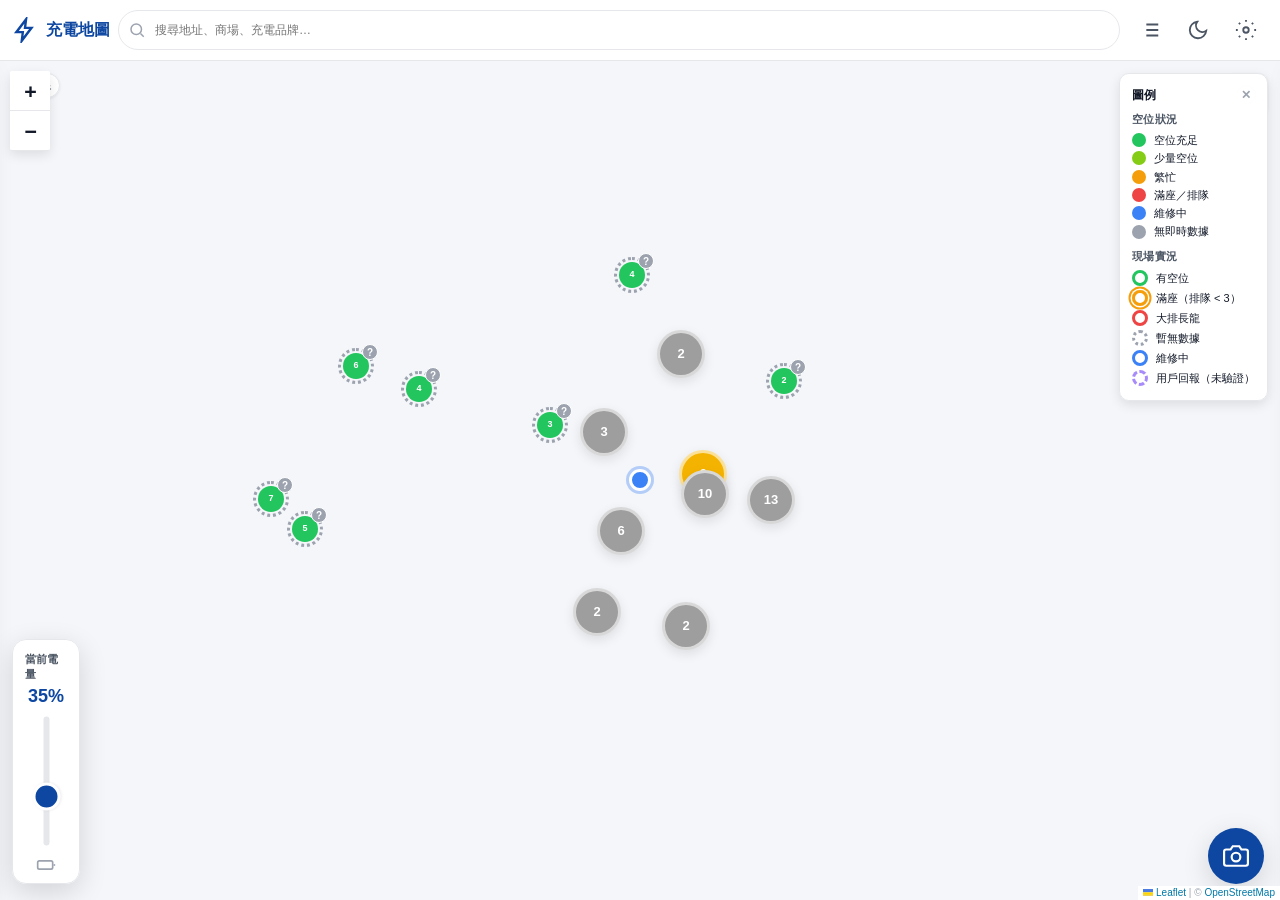
==== index.html @ ce0bded1 "EV Charging PWA - HK EV charging station map with AI scoring, crowdsourced reports, and live data sy" ====
<!DOCTYPE html>
<html lang="zh-HK" data-theme="light">
<head>
  <meta charset="UTF-8">
  <meta name="viewport" content="width=device-width, initial-scale=1.0, viewport-fit=cover, user-scalable=no">
  <meta name="apple-mobile-web-app-capable" content="yes">
  <meta name="apple-mobile-web-app-status-bar-style" content="black-translucent">
  <meta name="theme-color" content="#0D47A1">
  <meta name="description" content="香港電動車充電站地圖 — AI 評分 + 即時排隊資訊">
  <title>充電地圖 | EV Charge Map</title>

  <!-- Manifest -->
  <link rel="manifest" href="manifest.json">
  <link rel="apple-touch-icon" href="icons/icon-192.png">

  <!-- Leaflet (local) -->
  <link rel="stylesheet" href="lib/leaflet.css">
  <script src="lib/leaflet.js"></script>

  <!-- App -->
  <link rel="stylesheet" href="css/app.css">
</head>
<body>
<div id="app">

  <!-- ===== Top bar ===== -->
  <header class="topbar">
    <div class="logo">
      <svg viewBox="0 0 24 24" fill="none" stroke="currentColor" stroke-width="2.2" stroke-linecap="round">
        <path d="M13 2L4 14h6l-1 8 9-12h-6l1-8z"/>
      </svg>
      <span data-i18n="appTitle">充電地圖</span>
    </div>

    <div class="search-wrap">
      <svg class="search-icon" viewBox="0 0 24 24" fill="none" stroke="currentColor" stroke-width="2">
        <circle cx="11" cy="11" r="7"/><path d="M21 21l-4.35-4.35"/>
      </svg>
      <input id="searchInput" type="text" data-i18n-ph="searchPlaceholder" placeholder="搜尋地址、商場、充電品牌…" autocomplete="off">
    </div>

    <div class="topbar-actions">
      <button class="icon-btn" id="btnList" title="清單">
        <svg viewBox="0 0 24 24" fill="none" stroke="currentColor" stroke-width="2">
          <path d="M8 6h13M8 12h13M8 18h13M3 6h.01M3 12h.01M3 18h.01"/>
        </svg>
      </button>
      <button class="icon-btn" id="btnDark" title="深色模式">
        <svg viewBox="0 0 24 24" fill="none" stroke="currentColor" stroke-width="2">
          <path d="M21 12.79A9 9 0 1111.21 3 7 7 0 0021 12.79z"/>
        </svg>
      </button>
      <button class="icon-btn" id="btnSettings" title="設定">
        <svg viewBox="0 0 24 24" fill="none" stroke="currentColor" stroke-width="2">
          <circle cx="12" cy="12" r="3"/>
          <path d="M12 1v2M12 21v2M4.22 4.22l1.42 1.42M18.36 18.36l1.42 1.42M1 12h2M21 12h2M4.22 19.78l1.42-1.42M18.36 5.64l1.42-1.42"/>
        </svg>
      </button>
    </div>
  </header>

  <!-- Search results -->
  <div class="search-results" id="searchResults"></div>

  <!-- ===== Map ===== -->
  <div class="map-area">
    <div id="map"></div>

    <!-- Legend -->
    <button class="icon-btn" id="legendOpen" style="position:absolute;top:var(--sp-3);right:calc(var(--sar) + var(--sp-3));z-index:var(--z-legend);background:var(--bg-overlay);border:1px solid var(--border);border-radius:var(--r-md);box-shadow:var(--shadow-sm);" title="圖例">
      <svg viewBox="0 0 24 24" fill="none" stroke="currentColor" stroke-width="2" width="20" height="20"><circle cx="12" cy="12" r="10"/><path d="M12 16v-4M12 8h.01"/></svg>
    </button>

    <div class="legend" id="legend">
      <h4>
        <span data-i18n="legend">圖例</span>
        <button id="legendToggle">✕</button>
      </h4>

      <div class="legend-section">
        <div class="legend-section-title" data-i18n="availStatus">空位狀況</div>
        <div class="legend-item"><div class="legend-dot" style="background:#22C55E"></div><span data-i18n="availPlenty">空位充足</span></div>
        <div class="legend-item"><div class="legend-dot" style="background:#84CC16"></div><span data-i18n="availSome">少量空位</span></div>
        <div class="legend-item"><div class="legend-dot" style="background:#F59E0B"></div><span data-i18n="availBusy">繁忙</span></div>
        <div class="legend-item"><div class="legend-dot" style="background:#EF4444"></div><span data-i18n="availFull">滿座／排隊</span></div>
        <div class="legend-item"><div class="legend-dot" style="background:#3B82F6"></div><span data-i18n="availMaint">維修中</span></div>
        <div class="legend-item"><div class="legend-dot" style="background:#9CA3AF"></div><span data-i18n="availNoData">無即時數據</span></div>
      </div>

      <div class="legend-section">
        <div class="legend-section-title" data-i18n="liveStatus">現場實況</div>
        <div class="legend-item"><div class="legend-ring" style="border-color:#22C55E"></div><span data-i18n="ringAvailable">有空位</span></div>
        <div class="legend-item"><div class="legend-ring double" style="border-color:#F59E0B;color:#F59E0B"></div><span data-i18n="ringBusy">滿座</span></div>
        <div class="legend-item"><div class="legend-ring" style="border-color:#EF4444"></div><span data-i18n="ringCrowded">大排長龍</span></div>
        <div class="legend-item"><div class="legend-ring" style="border-color:#9CA3AF;border-style:dotted"></div><span data-i18n="ringNoData">暫無數據</span></div>
        <div class="legend-item"><div class="legend-ring" style="border-color:#3B82F6"></div><span data-i18n="ringMaintenance">維修中</span></div>
        <div class="legend-item"><div class="legend-ring" style="border-color:#A78BFA;border-style:dashed"></div><span data-i18n="ringUnverified">用戶回報</span></div>
      </div>
    </div>

    <!-- Network badge -->
    <div class="net-badge" id="netBadge">
      <div class="dot"></div>
      <span class="net-text">在線</span>
    </div>

    <!-- Battery slider dock -->
    <div class="low-bat-alert hidden" id="lowBatAlert"></div>
    <div class="battery-dock">
      <div class="bat-label" data-i18n="batteryLevel">電量</div>
      <div class="bat-value" id="batteryValue">35%</div>
      <div class="bat-slider-wrap">
        <input type="range" id="batterySlider" min="0" max="100" step="1" value="35">
      </div>
      <svg class="bat-icon" viewBox="0 0 24 24" fill="none" stroke="currentColor" stroke-width="2">
        <rect x="2" y="7" width="18" height="10" rx="2"/><path d="M22 11v2"/>
      </svg>
    </div>

    <!-- Camera FAB -->
    <button class="fab" id="fabReport" title="回報">
      <svg viewBox="0 0 24 24" fill="none" stroke="currentColor" stroke-width="2">
        <path d="M23 19a2 2 0 01-2 2H3a2 2 0 01-2-2V8a2 2 0 012-2h4l2-3h6l2 3h4a2 2 0 012 2z"/>
        <circle cx="12" cy="13" r="4"/>
      </svg>
    </button>

    <!-- Install banner -->
    <div class="install-banner" id="installBanner">
      <div class="ib-text" data-i18n="installTitle">安裝到主畫面</div>
      <button class="ib-btn" id="installBtn" data-i18n="installBtn">立即安裝</button>
      <button class="ib-close" id="installClose">✕</button>
    </div>

    <!-- ===== Station panel (bottom sheet / side panel) ===== -->
    <div class="panel" id="stationPanel">
      <div class="panel-handle"></div>
      <div class="panel-header">
        <div class="panel-title">
          <h2 id="panelTitle">—</h2>
          <div class="panel-sub" id="panelSub"></div>
        </div>
        <button class="panel-close" id="panelClose">
          <svg viewBox="0 0 24 24" fill="none" stroke="currentColor" stroke-width="2" width="22" height="22">
            <path d="M18 6L6 18M6 6l12 12"/>
          </svg>
        </button>
      </div>
      <div class="panel-body" id="panelBody"></div>
    </div>

    <!-- ===== List panel ===== -->
    <div class="list-panel" id="listPanel">
      <div class="list-header">
        <h3 data-i18n="list">清單</h3>
        <button class="icon-btn" id="listClose">
          <svg viewBox="0 0 24 24" fill="none" stroke="currentColor" stroke-width="2" width="22" height="22">
            <path d="M18 6L6 18M6 6l12 12"/>
          </svg>
        </button>
      </div>
      <div class="list-sort" id="listSort"></div>
      <div class="list-body" id="listBody"></div>
    </div>

  </div><!-- /map-area -->
</div><!-- /app -->

<!-- ===== Modals ===== -->

<!-- Settings -->
<div class="modal-overlay" id="settingsModal">
  <div class="modal">
    <div class="modal-header">
      <h3 data-i18n="settings">設定</h3>
      <button class="icon-btn" data-close-modal>
        <svg viewBox="0 0 24 24" fill="none" stroke="currentColor" stroke-width="2" width="20" height="20"><path d="M18 6L6 18M6 6l12 12"/></svg>
      </button>
    </div>
    <div class="modal-body">
      <!-- Language -->
      <div class="setting-row">
        <div class="setting-label">
          <span data-i18n="language">語言</span>
          <small>繁體中文 / English</small>
        </div>
        <select class="sel" id="selLang">
          <option value="zh-HK">繁體中文</option>
          <option value="en">English</option>
        </select>
      </div>

      <!-- Theme -->
      <div class="setting-row">
        <div class="setting-label">
          <span data-i18n="darkMode">深色模式</span>
          <small>Auto / Light / Dark</small>
        </div>
        <select class="sel" id="selTheme">
          <option value="auto">Auto</option>
          <option value="light">Light</option>
          <option value="dark">Dark</option>
        </select>
      </div>

      <!-- High contrast -->
      <div class="setting-row">
        <div class="setting-label">
          <span data-i18n="highContrast">高對比模式</span>
          <small>WCAG AA</small>
        </div>
        <label class="switch">
          <input type="checkbox" id="chkContrast">
          <div class="slider"></div>
        </label>
      </div>

      <!-- Car model -->
      <div class="setting-row">
        <div class="setting-label">
          <span data-i18n="carModel">車型</span>
          <small data-i18n="carModelPlaceholder">選擇車型</small>
        </div>
        <select class="sel" id="selCarModel"></select>
      </div>

      <!-- Custom car params -->
      <div id="customCarWrap" class="hidden">
        <div class="setting-row">
          <div class="setting-label">
            <span data-i18n="customBattery">電池容量</span>
            <small data-i18n="unitKwh">kWh</small>
          </div>
          <input class="sel" type="number" id="inpCustomBat" value="60" min="10" max="200" style="width:80px;min-width:80px">
        </div>
        <div class="setting-row">
          <div class="setting-label">
            <span data-i18n="customMaxDC">最大 DC 功率</span>
            <small data-i18n="unitKw">kW</small>
          </div>
          <input class="sel" type="number" id="inpCustomDC" value="100" min="20" max="500" style="width:80px;min-width:80px">
        </div>
      </div>

      <!-- Offline regions -->
      <div class="p-section">
        <div class="p-section-title" data-i18n="offlineRegions">離線地圖下載</div>
        <div class="region-row">
          <div class="region-info">
            <div class="region-name" data-i18n="regionHK">港島區</div>
            <div class="region-size">~18 MB</div>
          </div>
          <button class="region-action" data-region="hk" data-i18n="download">下載</button>
        </div>
        <div class="region-row">
          <div class="region-info">
            <div class="region-name" data-i18n="regionKLN">九龍區</div>
            <div class="region-size">~22 MB</div>
          </div>
          <button class="region-action" data-region="kln" data-i18n="download">下載</button>
        </div>
        <div class="region-row">
          <div class="region-info">
            <div class="region-name" data-i18n="regionNT">新界及離島區</div>
            <div class="region-size">~35 MB</div>
          </div>
          <button class="region-action" data-region="nt" data-i18n="download">下載</button>
        </div>
      </div>

      <!-- About -->
      <div class="p-section">
        <div class="p-section-title" data-i18n="about">關於</div>
        <p class="text-sm text-muted" data-i18n="aboutDesc"></p>
        <p class="text-xs text-muted mt-2" data-i18n="disclaimer"></p>
      </div>
    </div>
  </div>
</div>

<!-- Report -->
<div class="modal-overlay" id="reportModal">
  <div class="modal">
    <div class="modal-header">
      <h3 data-i18n="reportTitle">拍照回報</h3>
      <button class="icon-btn" data-close-modal>
        <svg viewBox="0 0 24 24" fill="none" stroke="currentColor" stroke-width="2" width="20" height="20"><path d="M18 6L6 18M6 6l12 12"/></svg>
      </button>
    </div>
    <div class="modal-body report-form">
      <div class="text-sm font-600" id="reportStationName">—</div>
      <p class="text-xs text-muted mt-1" data-i18n="reportDesc">回報此站的即時資訊，幫助其他車主。必須附上現場相片。</p>

      <!-- Issue type selector -->
      <div class="p-section-title mt-3" data-i18n="issueType">問題類型</div>
      <div class="issue-type-grid" id="issueTypeGrid">
        <button class="issue-chip" data-type="broken">
          <svg viewBox="0 0 24 24" fill="none" stroke="currentColor" stroke-width="2" width="18" height="18"><path d="M14.7 6.3a1 1 0 000 1.4l1.6 1.6a1 1 0 001.4 0l3.77-3.77a6 6 0 01-7.94 7.94l-6.91 6.91a2.12 2.12 0 01-3-3l6.91-6.91a6 6 0 017.94-7.94l-3.76 3.76z"/></svg>
          <span data-i18n="issueBroken">充電槍損壞</span>
        </button>
        <button class="issue-chip" data-type="payment">
          <svg viewBox="0 0 24 24" fill="none" stroke="currentColor" stroke-width="2" width="18" height="18"><rect x="1" y="4" width="22" height="16" rx="2"/><line x1="1" y1="10" x2="23" y2="10"/></svg>
          <span data-i18n="issuePayment">付款故障</span>
        </button>
        <button class="issue-chip" data-type="occupied">
          <svg viewBox="0 0 24 24" fill="none" stroke="currentColor" stroke-width="2" width="18" height="18"><circle cx="12" cy="12" r="10"/><path d="M8 12h8"/></svg>
          <span data-i18n="issueOccupied">被佔位／佔用</span>
        </button>
        <button class="issue-chip" data-type="queue">
          <svg viewBox="0 0 24 24" fill="none" stroke="currentColor" stroke-width="2" width="18" height="18"><path d="M17 21v-2a4 4 0 00-4-4H5a4 4 0 00-4 4v2"/><circle cx="9" cy="7" r="4"/><path d="M23 21v-2a4 4 0 00-3-3.87"/><path d="M16 3.13a4 4 0 010 7.75"/></svg>
          <span data-i18n="issueQueue">排隊狀況</span>
        </button>
        <button class="issue-chip" data-type="info">
          <svg viewBox="0 0 24 24" fill="none" stroke="currentColor" stroke-width="2" width="18" height="18"><circle cx="12" cy="12" r="10"/><path d="M12 16v-4M12 8h.01"/></svg>
          <span data-i18n="issueInfo">資訊更正</span>
        </button>
        <button class="issue-chip" data-type="other">
          <svg viewBox="0 0 24 24" fill="none" stroke="currentColor" stroke-width="2" width="18" height="18"><circle cx="12" cy="12" r="1"/><circle cx="19" cy="12" r="1"/><circle cx="5" cy="12" r="1"/></svg>
          <span data-i18n="issueOther">其他</span>
        </button>
      </div>

      <!-- Photo upload (required) -->
      <div class="p-section-title mt-3" data-i18n="photoRequired">現場相片（必須）</div>
      <div class="photo-upload-zone" id="photoUploadZone">
        <input type="file" id="photoInput" accept="image/*" capture="environment" style="display:none">
        <div class="photo-upload-prompt" id="photoUploadPrompt">
          <svg viewBox="0 0 24 24" fill="none" stroke="currentColor" stroke-width="1.5" width="36" height="36">
            <path d="M23 19a2 2 0 01-2 2H3a2 2 0 01-2-2V8a2 2 0 012-2h4l2-3h6l2 3h4a2 2 0 012 2z"/>
            <circle cx="12" cy="13" r="4"/>
          </svg>
          <div class="text-sm font-600 mt-2" data-i18n="photoTap">點擊拍照或上載相片</div>
          <div class="text-xs text-muted" data-i18n="photoHint">相片有助其他車主辨別現場狀況</div>
        </div>
        <div class="photo-preview hidden" id="photoPreview">
          <img id="photoPreviewImg" alt="report photo">
          <button class="photo-remove-btn" id="photoRemoveBtn">✕</button>
        </div>
      </div>

      <!-- AI analysis result (shown after photo upload) -->
      <div class="ai-analysis hidden" id="aiAnalysis">
        <div class="p-section-title">
          <svg viewBox="0 0 24 24" fill="none" stroke="currentColor" stroke-width="2" width="16" height="16"><path d="M12 2a4 4 0 014 4v2a4 4 0 01-8 0V6a4 4 0 014-4z"/><path d="M16 14H8a4 4 0 00-4 4v2h16v-2a4 4 0 00-4-4z"/></svg>
          AI 分析結果（請確認或修改）
        </div>
        <div class="ai-result-grid" id="aiResultGrid">
          <!-- filled by JS -->
        </div>
      </div>

      <!-- Description -->
      <div class="p-section-title mt-3" data-i18n="reportDescTitle">詳細描述</div>
      <textarea id="reportText" data-i18n-ph="reportPlaceholder" placeholder="描述現場情況（例如：2 號槍壞咗、App 付款失敗、有車停咗但冇充電）"></textarea>

      <!-- Submit -->
      <div class="action-row">
        <button class="btn btn-ghost" data-close-modal data-i18n="cancel">取消</button>
        <button class="btn btn-primary" id="reportSubmitBtn">
          <svg viewBox="0 0 24 24" fill="none" stroke="currentColor" stroke-width="2" width="18" height="18"><path d="M22 2L11 13"/><path d="M22 2l-7 20-4-9-9-4 20-7z"/></svg>
          <span data-i18n="submitReport">提交回報</span>
        </button>
      </div>
    </div>
  </div>
</div>

<!-- Report verification result -->
<div class="modal-overlay" id="verifyModal">
  <div class="modal">
    <div class="modal-header">
      <h3 data-i18n="verifyTitle">回報已提交</h3>
      <button class="icon-btn" data-close-modal>
        <svg viewBox="0 0 24 24" fill="none" stroke="currentColor" stroke-width="2" width="20" height="20"><path d="M18 6L6 18M6 6l12 12"/></svg>
      </button>
    </div>
    <div class="modal-body" id="verifyBody">
      <!-- filled by JS -->
    </div>
  </div>
</div>

<!-- Install help (fallback) -->
<div class="modal-overlay" id="installModal">
  <div class="modal">
    <div class="modal-header">
      <h3 data-i18n="installTitle">安裝到主畫面</h3>
      <button class="icon-btn" data-close-modal>
        <svg viewBox="0 0 24 24" fill="none" stroke="currentColor" stroke-width="2" width="20" height="20"><path d="M18 6L6 18M6 6l12 12"/></svg>
      </button>
    </div>
    <div class="modal-body">
      <div class="p-section">
        <div class="p-section-title">iOS</div>
        <p class="text-sm" data-i18n="installIOS">Safari → 分享 → 加入主畫面</p>
      </div>
      <div class="p-section">
        <div class="p-section-title">Android</div>
        <p class="text-sm" data-i18n="installAndroid">Chrome → 選單 → 安裝應用程式</p>
      </div>
    </div>
  </div>
</div>

<!-- Scripts -->
<script src="js/data.js"></script>
<script src="js/i18n.js"></script>
<script src="js/api.js"></script>
<script src="js/map.js"></script>
<script src="js/app.js"></script>
</body>
</html>
---- lib/leaflet.css ----
/* required styles */

.leaflet-pane,
.leaflet-tile,
.leaflet-marker-icon,
.leaflet-marker-shadow,
.leaflet-tile-container,
.leaflet-pane > svg,
.leaflet-pane > canvas,
.leaflet-zoom-box,
.leaflet-image-layer,
.leaflet-layer {
	position: absolute;
	left: 0;
	top: 0;
	}
.leaflet-container {
	overflow: hidden;
	}
.leaflet-tile,
.leaflet-marker-icon,
.leaflet-marker-shadow {
	-webkit-user-select: none;
	   -moz-user-select: none;
	        user-select: none;
	  -webkit-user-drag: none;
	}
/* Prevents IE11 from highlighting tiles in blue */
.leaflet-tile::selection {
	background: transparent;
}
/* Safari renders non-retina tile on retina better with this, but Chrome is worse */
.leaflet-safari .leaflet-tile {
	image-rendering: -webkit-optimize-contrast;
	}
/* hack that prevents hw layers "stretching" when loading new tiles */
.leaflet-safari .leaflet-tile-container {
	width: 1600px;
	height: 1600px;
	-webkit-transform-origin: 0 0;
	}
.leaflet-marker-icon,
.leaflet-marker-shadow {
	display: block;
	}
/* .leaflet-container svg: reset svg max-width decleration shipped in Joomla! (joomla.org) 3.x */
/* .leaflet-container img: map is broken in FF if you have max-width: 100% on tiles */
.leaflet-container .leaflet-overlay-pane svg {
	max-width: none !important;
	max-height: none !important;
	}
.leaflet-container .leaflet-marker-pane img,
.leaflet-container .leaflet-shadow-pane img,
.leaflet-container .leaflet-tile-pane img,
.leaflet-container img.leaflet-image-layer,
.leaflet-container .leaflet-tile {
	max-width: none !important;
	max-height: none !important;
	width: auto;
	padding: 0;
	}

.leaflet-container img.leaflet-tile {
	/* See: https://bugs.chromium.org/p/chromium/issues/detail?id=600120 */
	mix-blend-mode: plus-lighter;
}

.leaflet-container.leaflet-touch-zoom {
	-ms-touch-action: pan-x pan-y;
	touch-action: pan-x pan-y;
	}
.leaflet-container.leaflet-touch-drag {
	-ms-touch-action: pinch-zoom;
	/* Fallback for FF which doesn't support pinch-zoom */
	touch-action: none;
	touch-action: pinch-zoom;
}
.leaflet-container.leaflet-touch-drag.leaflet-touch-zoom {
	-ms-touch-action: none;
	touch-action: none;
}
.leaflet-container {
	-webkit-tap-highlight-color: transparent;
}
.leaflet-container a {
	-webkit-tap-highlight-color: rgba(51, 181, 229, 0.4);
}
.leaflet-tile {
	filter: inherit;
	visibility: hidden;
	}
.leaflet-tile-loaded {
	visibility: inherit;
	}
.leaflet-zoom-box {
	width: 0;
	height: 0;
	-moz-box-sizing: border-box;
	     box-sizing: border-box;
	z-index: 800;
	}
/* workaround for https://bugzilla.mozilla.org/show_bug.cgi?id=888319 */
.leaflet-overlay-pane svg {
	-moz-user-select: none;
	}

.leaflet-pane         { z-index: 400; }

.leaflet-tile-pane    { z-index: 200; }
.leaflet-overlay-pane { z-index: 400; }
.leaflet-shadow-pane  { z-index: 500; }
.leaflet-marker-pane  { z-index: 600; }
.leaflet-tooltip-pane   { z-index: 650; }
.leaflet-popup-pane   { z-index: 700; }

.leaflet-map-pane canvas { z-index: 100; }
.leaflet-map-pane svg    { z-index: 200; }

.leaflet-vml-shape {
	width: 1px;
	height: 1px;
	}
.lvml {
	behavior: url(#default#VML);
	display: inline-block;
	position: absolute;
	}


/* control positioning */

.leaflet-control {
	position: relative;
	z-index: 800;
	pointer-events: visiblePainted; /* IE 9-10 doesn't have auto */
	pointer-events: auto;
	}
.leaflet-top,
.leaflet-bottom {
	position: absolute;
	z-index: 1000;
	pointer-events: none;
	}
.leaflet-top {
	top: 0;
	}
.leaflet-right {
	right: 0;
	}
.leaflet-bottom {
	bottom: 0;
	}
.leaflet-left {
	left: 0;
	}
.leaflet-control {
	float: left;
	clear: both;
	}
.leaflet-right .leaflet-control {
	float: right;
	}
.leaflet-top .leaflet-control {
	margin-top: 10px;
	}
.leaflet-bottom .leaflet-control {
	margin-bottom: 10px;
	}
.leaflet-left .leaflet-control {
	margin-left: 10px;
	}
.leaflet-right .leaflet-control {
	margin-right: 10px;
	}


/* zoom and fade animations */

.leaflet-fade-anim .leaflet-popup {
	opacity: 0;
	-webkit-transition: opacity 0.2s linear;
	   -moz-transition: opacity 0.2s linear;
	        transition: opacity 0.2s linear;
	}
.leaflet-fade-anim .leaflet-map-pane .leaflet-popup {
	opacity: 1;
	}
.leaflet-zoom-animated {
	-webkit-transform-origin: 0 0;
	    -ms-transform-origin: 0 0;
	        transform-origin: 0 0;
	}
svg.leaflet-zoom-animated {
	will-change: transform;
}

.leaflet-zoom-anim .leaflet-zoom-animated {
	-webkit-transition: -webkit-transform 0.25s cubic-bezier(0,0,0.25,1);
	   -moz-transition:    -moz-transform 0.25s cubic-bezier(0,0,0.25,1);
	        transition:         transform 0.25s cubic-bezier(0,0,0.25,1);
	}
.leaflet-zoom-anim .leaflet-tile,
.leaflet-pan-anim .leaflet-tile {
	-webkit-transition: none;
	   -moz-transition: none;
	        transition: none;
	}

.leaflet-zoom-anim .leaflet-zoom-hide {
	visibility: hidden;
	}


/* cursors */

.leaflet-interactive {
	cursor: pointer;
	}
.leaflet-grab {
	cursor: -webkit-grab;
	cursor:    -moz-grab;
	cursor:         grab;
	}
.leaflet-crosshair,
.leaflet-crosshair .leaflet-interactive {
	cursor: crosshair;
	}
.leaflet-popup-pane,
.leaflet-control {
	cursor: auto;
	}
.leaflet-dragging .leaflet-grab,
.leaflet-dragging .leaflet-grab .leaflet-interactive,
.leaflet-dragging .leaflet-marker-draggable {
	cursor: move;
	cursor: -webkit-grabbing;
	cursor:    -moz-grabbing;
	cursor:         grabbing;
	}

/* marker & overlays interactivity */
.leaflet-marker-icon,
.leaflet-marker-shadow,
.leaflet-image-layer,
.leaflet-pane > svg path,
.leaflet-tile-container {
	pointer-events: none;
	}

.leaflet-marker-icon.leaflet-interactive,
.leaflet-image-layer.leaflet-interactive,
.leaflet-pane > svg path.leaflet-interactive,
svg.leaflet-image-layer.leaflet-interactive path {
	pointer-events: visiblePainted; /* IE 9-10 doesn't have auto */
	pointer-events: auto;
	}

/* visual tweaks */

.leaflet-container {
	background: #ddd;
	outline-offset: 1px;
	}
.leaflet-container a {
	color: #0078A8;
	}
.leaflet-zoom-box {
	border: 2px dotted #38f;
	background: rgba(255,255,255,0.5);
	}


/* general typography */
.leaflet-container {
	font-family: "Helvetica Neue", Arial, Helvetica, sans-serif;
	font-size: 12px;
	font-size: 0.75rem;
	line-height: 1.5;
	}


/* general toolbar styles */

.leaflet-bar {
	box-shadow: 0 1px 5px rgba(0,0,0,0.65);
	border-radius: 4px;
	}
.leaflet-bar a {
	background-color: #fff;
	border-bottom: 1px solid #ccc;
	width: 26px;
	height: 26px;
	line-height: 26px;
	display: block;
	text-align: center;
	text-decoration: none;
	color: black;
	}
.leaflet-bar a,
.leaflet-control-layers-toggle {
	background-position: 50% 50%;
	background-repeat: no-repeat;
	display: block;
	}
.leaflet-bar a:hover,
.leaflet-bar a:focus {
	background-color: #f4f4f4;
	}
.leaflet-bar a:first-child {
	border-top-left-radius: 4px;
	border-top-right-radius: 4px;
	}
.leaflet-bar a:last-child {
	border-bottom-left-radius: 4px;
	border-bottom-right-radius: 4px;
	border-bottom: none;
	}
.leaflet-bar a.leaflet-disabled {
	cursor: default;
	background-color: #f4f4f4;
	color: #bbb;
	}

.leaflet-touch .leaflet-bar a {
	width: 30px;
	height: 30px;
	line-height: 30px;
	}
.leaflet-touch .leaflet-bar a:first-child {
	border-top-left-radius: 2px;
	border-top-right-radius: 2px;
	}
.leaflet-touch .leaflet-bar a:last-child {
	border-bottom-left-radius: 2px;
	border-bottom-right-radius: 2px;
	}

/* zoom control */

.leaflet-control-zoom-in,
.leaflet-control-zoom-out {
	font: bold 18px 'Lucida Console', Monaco, monospace;
	text-indent: 1px;
	}

.leaflet-touch .leaflet-control-zoom-in, .leaflet-touch .leaflet-control-zoom-out  {
	font-size: 22px;
	}


/* layers control */

.leaflet-control-layers {
	box-shadow: 0 1px 5px rgba(0,0,0,0.4);
	background: #fff;
	border-radius: 5px;
	}
.leaflet-control-layers-toggle {
	background-image: url(images/layers.png);
	width: 36px;
	height: 36px;
	}
.leaflet-retina .leaflet-control-layers-toggle {
	background-image: url(images/layers-2x.png);
	background-size: 26px 26px;
	}
.leaflet-touch .leaflet-control-layers-toggle {
	width: 44px;
	height: 44px;
	}
.leaflet-control-layers .leaflet-control-layers-list,
.leaflet-control-layers-expanded .leaflet-control-layers-toggle {
	display: none;
	}
.leaflet-control-layers-expanded .leaflet-control-layers-list {
	display: block;
	position: relative;
	}
.leaflet-control-layers-expanded {
	padding: 6px 10px 6px 6px;
	color: #333;
	background: #fff;
	}
.leaflet-control-layers-scrollbar {
	overflow-y: scroll;
	overflow-x: hidden;
	padding-right: 5px;
	}
.leaflet-control-layers-selector {
	margin-top: 2px;
	position: relative;
	top: 1px;
	}
.leaflet-control-layers label {
	display: block;
	font-size: 13px;
	font-size: 1.08333em;
	}
.leaflet-control-layers-separator {
	height: 0;
	border-top: 1px solid #ddd;
	margin: 5px -10px 5px -6px;
	}

/* Default icon URLs */
.leaflet-default-icon-path { /* used only in path-guessing heuristic, see L.Icon.Default */
	background-image: url(images/marker-icon.png);
	}


/* attribution and scale controls */

.leaflet-container .leaflet-control-attribution {
	background: #fff;
	background: rgba(255, 255, 255, 0.8);
	margin: 0;
	}
.leaflet-control-attribution,
.leaflet-control-scale-line {
	padding: 0 5px;
	color: #333;
	line-height: 1.4;
	}
.leaflet-control-attribution a {
	text-decoration: none;
	}
.leaflet-control-attribution a:hover,
.leaflet-control-attribution a:focus {
	text-decoration: underline;
	}
.leaflet-attribution-flag {
	display: inline !important;
	vertical-align: baseline !important;
	width: 1em;
	height: 0.6669em;
	}
.leaflet-left .leaflet-control-scale {
	margin-left: 5px;
	}
.leaflet-bottom .leaflet-control-scale {
	margin-bottom: 5px;
	}
.leaflet-control-scale-line {
	border: 2px solid #777;
	border-top: none;
	line-height: 1.1;
	padding: 2px 5px 1px;
	white-space: nowrap;
	-moz-box-sizing: border-box;
	     box-sizing: border-box;
	background: rgba(255, 255, 255, 0.8);
	text-shadow: 1px 1px #fff;
	}
.leaflet-control-scale-line:not(:first-child) {
	border-top: 2px solid #777;
	border-bottom: none;
	margin-top: -2px;
	}
.leaflet-control-scale-line:not(:first-child):not(:last-child) {
	border-bottom: 2px solid #777;
	}

.leaflet-touch .leaflet-control-attribution,
.leaflet-touch .leaflet-control-layers,
.leaflet-touch .leaflet-bar {
	box-shadow: none;
	}
.leaflet-touch .leaflet-control-layers,
.leaflet-touch .leaflet-bar {
	border: 2px solid rgba(0,0,0,0.2);
	background-clip: padding-box;
	}


/* popup */

.leaflet-popup {
	position: absolute;
	text-align: center;
	margin-bottom: 20px;
	}
.leaflet-popup-content-wrapper {
	padding: 1px;
	text-align: left;
	border-radius: 12px;
	}
.leaflet-popup-content {
	margin: 13px 24px 13px 20px;
	line-height: 1.3;
	font-size: 13px;
	font-size: 1.08333em;
	min-height: 1px;
	}
.leaflet-popup-content p {
	margin: 17px 0;
	margin: 1.3em 0;
	}
.leaflet-popup-tip-container {
	width: 40px;
	height: 20px;
	position: absolute;
	left: 50%;
	margin-top: -1px;
	margin-left: -20px;
	overflow: hidden;
	pointer-events: none;
	}
.leaflet-popup-tip {
	width: 17px;
	height: 17px;
	padding: 1px;

	margin: -10px auto 0;
	pointer-events: auto;

	-webkit-transform: rotate(45deg);
	   -moz-transform: rotate(45deg);
	    -ms-transform: rotate(45deg);
	        transform: rotate(45deg);
	}
.leaflet-popup-content-wrapper,
.leaflet-popup-tip {
	background: white;
	color: #333;
	box-shadow: 0 3px 14px rgba(0,0,0,0.4);
	}
.leaflet-container a.leaflet-popup-close-button {
	position: absolute;
	top: 0;
	right: 0;
	border: none;
	text-align: center;
	width: 24px;
	height: 24px;
	font: 16px/24px Tahoma, Verdana, sans-serif;
	color: #757575;
	text-decoration: none;
	background: transparent;
	}
.leaflet-container a.leaflet-popup-close-button:hover,
.leaflet-container a.leaflet-popup-close-button:focus {
	color: #585858;
	}
.leaflet-popup-scrolled {
	overflow: auto;
	}

.leaflet-oldie .leaflet-popup-content-wrapper {
	-ms-zoom: 1;
	}
.leaflet-oldie .leaflet-popup-tip {
	width: 24px;
	margin: 0 auto;

	-ms-filter: "progid:DXImageTransform.Microsoft.Matrix(M11=0.70710678, M12=0.70710678, M21=-0.70710678, M22=0.70710678)";
	filter: progid:DXImageTransform.Microsoft.Matrix(M11=0.70710678, M12=0.70710678, M21=-0.70710678, M22=0.70710678);
	}

.leaflet-oldie .leaflet-control-zoom,
.leaflet-oldie .leaflet-control-layers,
.leaflet-oldie .leaflet-popup-content-wrapper,
.leaflet-oldie .leaflet-popup-tip {
	border: 1px solid #999;
	}


/* div icon */

.leaflet-div-icon {
	background: #fff;
	border: 1px solid #666;
	}


/* Tooltip */
/* Base styles for the element that has a tooltip */
.leaflet-tooltip {
	position: absolute;
	padding: 6px;
	background-color: #fff;
	border: 1px solid #fff;
	border-radius: 3px;
	color: #222;
	white-space: nowrap;
	-webkit-user-select: none;
	-moz-user-select: none;
	-ms-user-select: none;
	user-select: none;
	pointer-events: none;
	box-shadow: 0 1px 3px rgba(0,0,0,0.4);
	}
.leaflet-tooltip.leaflet-interactive {
	cursor: pointer;
	pointer-events: auto;
	}
.leaflet-tooltip-top:before,
.leaflet-tooltip-bottom:before,
.leaflet-tooltip-left:before,
.leaflet-tooltip-right:before {
	position: absolute;
	pointer-events: none;
	border: 6px solid transparent;
	background: transparent;
	content: "";
	}

/* Directions */

.leaflet-tooltip-bottom {
	margin-top: 6px;
}
.leaflet-tooltip-top {
	margin-top: -6px;
}
.leaflet-tooltip-bottom:before,
.leaflet-tooltip-top:before {
	left: 50%;
	margin-left: -6px;
	}
.leaflet-tooltip-top:before {
	bottom: 0;
	margin-bottom: -12px;
	border-top-color: #fff;
	}
.leaflet-tooltip-bottom:before {
	top: 0;
	margin-top: -12px;
	margin-left: -6px;
	border-bottom-color: #fff;
	}
.leaflet-tooltip-left {
	margin-left: -6px;
}
.leaflet-tooltip-right {
	margin-left: 6px;
}
.leaflet-tooltip-left:before,
.leaflet-tooltip-right:before {
	top: 50%;
	margin-top: -6px;
	}
.leaflet-tooltip-left:before {
	right: 0;
	margin-right: -12px;
	border-left-color: #fff;
	}
.leaflet-tooltip-right:before {
	left: 0;
	margin-left: -12px;
	border-right-color: #fff;
	}

/* Printing */

@media print {
	/* Prevent printers from removing background-images of controls. */
	.leaflet-control {
		-webkit-print-color-adjust: exact;
		print-color-adjust: exact;
		}
	}
---- css/app.css ----
/* ============================================================
   EV Charging PWA — Styles
   Design: map-first, zero-choice, card-based overlays
   ============================================================ */

:root {
  /* — palette (light) — */
  --bg:            #F4F6F9;
  --bg-elevated:   #FFFFFF;
  --bg-overlay:    rgba(255,255,255,0.96);
  --ink:           #111827;
  --ink-secondary: #4B5563;
  --ink-muted:     #9CA3AF;
  --border:        #E5E7EB;
  --accent:        #0D47A1;
  --accent-soft:   #E3F2FD;
  --danger:        #DC2626;
  --success:       #16A34A;
  --warning:       #D97706;

  /* — AI score fills — */
  --ai-best:    #1B7A3D;
  --ai-good:    #4CAF50;
  --ai-fair:    #F5B301;
  --ai-poor:    #E8674A;
  --ai-unknown: #9E9E9E;

  /* — status rings — */
  --ring-available:   #22C55E;
  --ring-busy:        #F59E0B;
  --ring-crowded:     #EF4444;
  --ring-nodata:      #9CA3AF;
  --ring-maintenance: #3B82F6;
  --ring-unverified:  #A78BFA;

  /* — spacing scale (4px base) — */
  --sp-1: 4px;  --sp-2: 8px;  --sp-3: 12px; --sp-4: 16px;
  --sp-5: 20px; --sp-6: 24px; --sp-8: 32px; --sp-10: 40px;

  /* — type — */
  --font: 'PingFang TC', 'Microsoft JhengHei', 'Noto Sans TC', -apple-system, BlinkMacSystemFont, 'Segoe UI', sans-serif;
  --fs-xs:  11px;
  --fs-sm:  12px;
  --fs-base: 14px;
  --fs-md:  16px;
  --fs-lg:  18px;
  --fs-xl:  22px;
  --fs-2xl: 28px;

  /* — radius — */
  --r-sm: 6px;
  --r-md: 10px;
  --r-lg: 14px;
  --r-full: 999px;

  /* — shadow — */
  --shadow-sm: 0 1px 3px rgba(0,0,0,0.08);
  --shadow-md: 0 4px 12px rgba(0,0,0,0.10);
  --shadow-lg: 0 8px 28px rgba(0,0,0,0.14);

  /* — safe areas — */
  --sat: env(safe-area-inset-top, 0px);
  --sab: env(safe-area-inset-bottom, 0px);
  --sal: env(safe-area-inset-left, 0px);
  --sar: env(safe-area-inset-right, 0px);

  /* — z-index — */
  --z-map: 1;
  --z-legend: 400;
  --z-fab: 500;
  --z-topbar: 600;
  --z-panel: 700;
  --z-modal: 900;
}

[data-theme="dark"] {
  --bg:            #0B1220;
  --bg-elevated:   #151F32;
  --bg-overlay:    rgba(21,31,50,0.97);
  --ink:           #F1F5F9;
  --ink-secondary: #94A3B8;
  --ink-muted:     #64748B;
  --border:        #243044;
  --accent:        #3B82F6;
  --accent-soft:   #1E3A5F;
  --danger:        #F87171;
  --success:       #34D399;
  --warning:       #FBBF24;
  --shadow-sm: 0 1px 3px rgba(0,0,0,0.4);
  --shadow-md: 0 4px 12px rgba(0,0,0,0.45);
  --shadow-lg: 0 8px 28px rgba(0,0,0,0.55);
}

[data-contrast="high"] {
  --ink:           #000000;
  --ink-secondary: #1F2937;
  --ink-muted:     #374151;
  --border:        #000000;
}
[data-theme="dark"][data-contrast="high"] {
  --ink:           #FFFFFF;
  --ink-secondary: #E5E7EB;
  --ink-muted:     #D1D5DB;
  --border:        #FFFFFF;
}

/* ====== Reset ====== */
*, *::before, *::after { box-sizing: border-box; margin: 0; padding: 0; }
html, body {
  height: 100%; height: 100dvh;
  font-family: var(--font);
  font-size: var(--fs-base);
  color: var(--ink);
  background: var(--bg);
  overflow: hidden;
  -webkit-font-smoothing: antialiased;
  -webkit-tap-highlight-color: transparent;
}
button, input, select, textarea { font: inherit; color: inherit; }
button { cursor: pointer; border: none; background: none; touch-action: manipulation; }
a { color: inherit; text-decoration: none; }
ul { list-style: none; }

/* ====== App shell ====== */
#app {
  position: relative;
  width: 100%; height: 100%;
  display: flex; flex-direction: column;
}

/* ====== Top bar ====== */
.topbar {
  position: relative; z-index: var(--z-topbar);
  display: flex; align-items: center; gap: var(--sp-2);
  padding: calc(var(--sat) + var(--sp-2)) calc(var(--sar) + var(--sp-3)) var(--sp-2) calc(var(--sal) + var(--sp-3));
  background: var(--bg-overlay);
  backdrop-filter: blur(12px); -webkit-backdrop-filter: blur(12px);
  border-bottom: 1px solid var(--border);
  min-height: 52px;
  flex-shrink: 0;
}
.topbar .logo {
  display: flex; align-items: center; gap: var(--sp-2);
  font-size: var(--fs-md); font-weight: 700; white-space: nowrap;
  color: var(--accent);
}
.topbar .logo svg { width: 26px; height: 26px; flex-shrink: 0; }

.search-wrap {
  flex: 1; position: relative;
  min-width: 0;
}
.search-wrap input {
  width: 100%; height: 40px;
  padding: 0 var(--sp-3) 0 36px;
  border: 1px solid var(--border); border-radius: var(--r-full);
  background: var(--bg-elevated);
  font-size: var(--fs-sm);
  outline: none;
}
.search-wrap input:focus { border-color: var(--accent); box-shadow: 0 0 0 3px var(--accent-soft); }
.search-wrap .search-icon {
  position: absolute; left: 10px; top: 50%; transform: translateY(-50%);
  width: 18px; height: 18px; color: var(--ink-muted); pointer-events: none;
}

.topbar-actions { display: flex; gap: var(--sp-1); flex-shrink: 0; }
.icon-btn {
  width: 44px; height: 44px;
  display: inline-flex; align-items: center; justify-content: center;
  border-radius: var(--r-md);
  color: var(--ink-secondary);
  transition: background 0.15s;
}
.icon-btn:hover, .icon-btn:active { background: var(--accent-soft); color: var(--accent); }
.icon-btn svg { width: 22px; height: 22px; }

/* ====== Map area ====== */
.map-area {
  position: relative;
  flex: 1;
  min-height: 0;
  overflow: hidden;
}
#map {
  width: 100%; height: 100%;
  background: var(--bg);
}

/* Leaflet overrides */
.leaflet-container { font-family: var(--font); background: var(--bg); }
.leaflet-tile-pane {
  filter: saturate(0.55) brightness(1.18) opacity(0.65);
}
.leaflet-control-zoom { border: none !important; box-shadow: var(--shadow-md) !important; }
.leaflet-control-zoom a {
  width: 40px !important; height: 40px !important; line-height: 40px !important;
  font-size: 20px !important; color: var(--ink) !important;
  background: var(--bg-elevated) !important;
  border-bottom: 1px solid var(--border) !important;
}
.leaflet-control-attribution {
  font-size: 10px !important;
  background: var(--bg-overlay) !important;
  color: var(--ink-muted) !important;
}

/* ====== Station markers ====== */
.station-marker {
  position: relative;
  width: 36px; height: 36px;
  cursor: pointer;
  transition: transform 0.2s;
}
.station-marker:hover, .station-marker:active { transform: scale(1.15); z-index: 10; }
.station-marker .fill {
  position: absolute; inset: 5px;
  border-radius: 50%;
  display: flex; align-items: center; justify-content: center;
  font-size: 9px; font-weight: 700; color: #fff;
  letter-spacing: -0.02em;
}
.station-marker .ring {
  position: absolute; inset: 0;
  border-radius: 50%;
  border: 3.5px solid var(--ring-color, #999);
}
.station-marker .ring.ring-double {
  border-width: 3.5px;
  box-shadow: 0 0 0 2px var(--bg-elevated), 0 0 0 5px var(--ring-color);
}
.station-marker .ring.ring-dotted {
  border-style: dotted;
  border-width: 3.5px;
}
.station-marker .ring.ring-dash {
  border-style: dashed;
  border-width: 3.5px;
}
.station-marker .brand-badge {
  position: absolute; inset: 5px;
  border-radius: 50%;
  display: flex; align-items: center; justify-content: center;
  font-size: 9px; font-weight: 800; color: #fff;
  background: var(--badge-bg, var(--accent));
  border: 3px solid var(--avail-color, #22C55E);
  box-shadow: 0 0 0 1px rgba(0,0,0,0.15);
}
.station-marker .avail-dot {
  position: absolute; bottom: -1px; right: -1px;
  width: 12px; height: 12px; border-radius: 50%;
  background: var(--success);
  border: 2px solid var(--bg-elevated);
}
.station-marker .avail-dot.none { background: var(--danger); }

/* 數據透明度角標 */
.station-marker .no-live-badge {
  position: absolute; top: -4px; right: -4px;
  width: 16px; height: 16px;
  border-radius: 50%;
  background: #9CA3AF;
  color: #fff;
  font-size: 10px; font-weight: 800;
  display: flex; align-items: center; justify-content: center;
  border: 1.5px solid var(--bg-elevated);
}
.station-marker .crowd-badge {
  position: absolute; top: -4px; right: -4px;
  width: 16px; height: 16px;
  border-radius: 50%;
  background: #F59E0B;
  color: #fff;
  font-size: 9px;
  display: flex; align-items: center; justify-content: center;
  border: 1.5px solid var(--bg-elevated);
}

/* Cluster marker */
.cluster-marker {
  position: relative;
  width: 48px; height: 48px;
  cursor: pointer;
}
.cluster-marker .cluster-fill {
  position: absolute; inset: 0;
  border-radius: 50%;
  display: flex; align-items: center; justify-content: center;
  font-size: 13px; font-weight: 800; color: #fff;
  border: 3px solid rgba(255,255,255,0.6);
  box-shadow: var(--shadow-md);
}
.cluster-marker:hover { transform: scale(1.1); }

/* ====== Legend ====== */
.legend {
  position: absolute;
  top: var(--sp-3); right: calc(var(--sar) + var(--sp-3));
  z-index: var(--z-legend);
  background: var(--bg-overlay);
  backdrop-filter: blur(12px); -webkit-backdrop-filter: blur(12px);
  border: 1px solid var(--border);
  border-radius: var(--r-md);
  padding: var(--sp-3);
  box-shadow: var(--shadow-md);
  font-size: var(--fs-xs);
  max-width: 190px;
  transition: opacity 0.2s, transform 0.2s;
}
.legend.collapsed { opacity: 0; pointer-events: none; transform: translateY(-6px); }
.legend h4 {
  font-size: var(--fs-sm); font-weight: 700; margin-bottom: var(--sp-2);
  display: flex; justify-content: space-between; align-items: center;
}
.legend h4 button { color: var(--ink-muted); font-size: var(--fs-sm); padding: 2px 4px; }
.legend-section { margin-bottom: var(--sp-2); }
.legend-section:last-child { margin-bottom: 0; }
.legend-section-title {
  font-size: var(--fs-xs); font-weight: 600;
  color: var(--ink-secondary); text-transform: uppercase; letter-spacing: 0.04em;
  margin-bottom: var(--sp-1);
}
.legend-item {
  display: flex; align-items: center; gap: var(--sp-2);
  padding: 2px 0; line-height: 1.3;
}
.legend-dot {
  width: 14px; height: 14px; border-radius: 50%; flex-shrink: 0;
}
.legend-ring {
  width: 16px; height: 16px; border-radius: 50%; flex-shrink: 0;
  border: 3px solid;
}
.legend-ring.double { box-shadow: 0 0 0 1.5px var(--bg-elevated), 0 0 0 3.5px currentColor; }

/* ====== Battery slider (floating edge) ====== */
.battery-dock {
  position: absolute;
  left: calc(var(--sal) + var(--sp-3));
  bottom: calc(var(--sab) + var(--sp-4));
  z-index: var(--z-fab);
  background: var(--bg-overlay);
  backdrop-filter: blur(12px); -webkit-backdrop-filter: blur(12px);
  border: 1px solid var(--border);
  border-radius: var(--r-lg);
  padding: var(--sp-3) var(--sp-3) var(--sp-2);
  box-shadow: var(--shadow-lg);
  display: flex; flex-direction: column; align-items: center; gap: var(--sp-1);
  width: 68px;
  touch-action: none;
}
.battery-dock .bat-label {
  font-size: var(--fs-xs); color: var(--ink-secondary); font-weight: 600;
}
.battery-dock .bat-value {
  font-size: var(--fs-lg); font-weight: 800;
  color: var(--accent);
  font-variant-numeric: tabular-nums;
}
.battery-dock .bat-value.low { color: var(--danger); }
.battery-dock .bat-slider-wrap {
  height: 140px; width: 36px;
  display: flex; align-items: center; justify-content: center;
}
.battery-dock input[type="range"] {
  -webkit-appearance: none; appearance: none;
  width: 130px; height: 6px;
  transform: rotate(-90deg);
  border-radius: 3px;
  background: var(--border);
  outline: none;
}
.battery-dock input[type="range"]::-webkit-slider-thumb {
  -webkit-appearance: none; appearance: none;
  width: 28px; height: 28px; border-radius: 50%;
  background: var(--accent);
  border: 3px solid var(--bg-elevated);
  box-shadow: var(--shadow-sm);
  cursor: pointer;
}
.battery-dock input[type="range"]::-moz-range-thumb {
  width: 28px; height: 28px; border-radius: 50%;
  background: var(--accent);
  border: 3px solid var(--bg-elevated);
  cursor: pointer;
}
.battery-dock .bat-icon { width: 20px; height: 20px; color: var(--ink-muted); }

/* low-battery warning */
.low-bat-alert {
  position: absolute;
  left: calc(var(--sal) + var(--sp-3));
  bottom: calc(var(--sab) + 200px);
  z-index: var(--z-fab);
  background: var(--danger);
  color: #fff;
  font-size: var(--fs-xs); font-weight: 600;
  padding: var(--sp-2) var(--sp-3);
  border-radius: var(--r-full);
  box-shadow: var(--shadow-md);
  white-space: nowrap;
  animation: pulse-alert 2s infinite;
}
@keyframes pulse-alert {
  0%, 100% { opacity: 1; }
  50% { opacity: 0.75; }
}

/* ====== FAB (camera) ====== */
.fab {
  position: absolute;
  right: calc(var(--sar) + var(--sp-4));
  bottom: calc(var(--sab) + var(--sp-4));
  z-index: calc(var(--z-panel) + 10);
  width: 56px; height: 56px;
  border-radius: 50%;
  background: var(--accent);
  color: #fff;
  display: flex; align-items: center; justify-content: center;
  box-shadow: var(--shadow-lg);
  transition: transform 0.15s;
}
.fab:active { transform: scale(0.92); }
.fab svg { width: 26px; height: 26px; }

/* ====== Online/Offline badge ====== */
.net-badge {
  position: absolute;
  top: var(--sp-3); left: calc(var(--sal) + var(--sp-3));
  z-index: var(--z-legend);
  display: flex; align-items: center; gap: var(--sp-1);
  padding: var(--sp-1) var(--sp-2) var(--sp-1) var(--sp-1);
  border-radius: var(--r-full);
  background: var(--bg-overlay);
  border: 1px solid var(--border);
  font-size: var(--fs-xs); font-weight: 600;
  color: var(--ink-secondary);
  box-shadow: var(--shadow-sm);
}
.net-badge .dot {
  width: 8px; height: 8px; border-radius: 50%;
  background: var(--success);
}
.net-badge.offline .dot { background: var(--warning); }

/* ====== Side panel / Bottom sheet ====== */
.panel {
  position: absolute;
  z-index: var(--z-panel);
  background: var(--bg-elevated);
  box-shadow: var(--shadow-lg);
  display: flex; flex-direction: column;
  transition: transform 0.28s cubic-bezier(0.32, 0.72, 0, 1);
  will-change: transform;
}

/* Landscape → side panel right 30% */
@media (orientation: landscape) and (min-width: 700px) {
  .panel {
    top: 0; right: 0; bottom: 0;
    width: 340px;
    border-left: 1px solid var(--border);
    transform: translateX(105%);
  }
  .panel.open { transform: translateX(0); }
  .panel .panel-handle { display: none; }
}

/* Portrait → bottom sheet */
@media (orientation: portrait), (max-width: 699px) {
  .panel {
    left: 0; right: 0; bottom: 0;
    max-height: 72vh;
    border-top: 1px solid var(--border);
    border-radius: var(--r-lg) var(--r-lg) 0 0;
    transform: translateY(105%);
  }
  .panel.open { transform: translateY(0); }
  .panel-handle {
    width: 40px; height: 4px; border-radius: 2px;
    background: var(--border);
    margin: var(--sp-2) auto var(--sp-1);
    flex-shrink: 0;
  }
}

.panel-header {
  display: flex; align-items: flex-start; gap: var(--sp-3);
  padding: var(--sp-3) var(--sp-4) var(--sp-2);
  flex-shrink: 0;
}
.panel-header .panel-title {
  flex: 1; min-width: 0;
}
.panel-header h2 {
  font-size: var(--fs-md); font-weight: 700;
  line-height: 1.3;
}
.panel-header .panel-sub {
  font-size: var(--fs-sm); color: var(--ink-secondary);
  margin-top: 2px;
  display: flex; align-items: center; gap: var(--sp-2);
}
.panel-close {
  width: 36px; height: 36px; flex-shrink: 0;
  display: flex; align-items: center; justify-content: center;
  border-radius: var(--r-full);
  color: var(--ink-muted);
}
.panel-close:hover { background: var(--bg); }

.panel-body {
  flex: 1;
  overflow-y: auto;
  -webkit-overflow-scrolling: touch;
  padding: 0 var(--sp-4) calc(var(--sab) + var(--sp-6));
}

/* status chip */
.chip {
  display: inline-flex; align-items: center; gap: 4px;
  padding: 2px var(--sp-2);
  border-radius: var(--r-full);
  font-size: var(--fs-xs); font-weight: 600;
  white-space: nowrap;
}
.chip .chip-dot {
  width: 7px; height: 7px; border-radius: 50%;
}
.chip.available   { background: #DCFCE7; color: #166534; }
.chip.busy        { background: #FEF3C7; color: #92400E; }
.chip.crowded     { background: #FEE2E2; color: #991B1B; }
.chip.nodata      { background: var(--bg); color: var(--ink-muted); }
.chip.maintenance { background: #DBEAFE; color: #1E40AF; }
.chip.unverified  { background: #EDE9FE; color: #5B21B6; }
[data-theme="dark"] .chip.available   { background: #052E16; color: #4ADE80; }
[data-theme="dark"] .chip.busy        { background: #451A03; color: #FCD34D; }
[data-theme="dark"] .chip.crowded     { background: #450A0A; color: #FCA5A5; }
[data-theme="dark"] .chip.maintenance { background: #172554; color: #93C5FD; }
[data-theme="dark"] .chip.unverified  { background: #2E1065; color: #C4B5FD; }

/* score badge */
.score-badge {
  display: inline-flex; align-items: center; gap: 4px;
  padding: 2px var(--sp-2);
  border-radius: var(--r-full);
  font-size: var(--fs-xs); font-weight: 700;
  color: #fff;
}
.score-badge.best    { background: var(--ai-best); }
.score-badge.good    { background: var(--ai-good); }
.score-badge.fair    { background: var(--ai-fair); color: #1F2937; }
.score-badge.poor    { background: var(--ai-poor); }
.score-badge.unknown { background: var(--ai-unknown); }

/* section */
.p-section {
  margin-top: var(--sp-4);
}
.p-section-title {
  font-size: var(--fs-xs); font-weight: 700;
  color: var(--ink-secondary);
  text-transform: uppercase; letter-spacing: 0.05em;
  margin-bottom: var(--sp-2);
}

/* key-value rows */
.kv-row {
  display: flex; justify-content: space-between; align-items: baseline;
  padding: var(--sp-2) 0;
  border-bottom: 1px solid var(--border);
  font-size: var(--fs-sm);
  gap: var(--sp-3);
}
.kv-row:last-child { border-bottom: none; }
.kv-row .kv-key { color: var(--ink-secondary); flex-shrink: 0; }
.kv-row .kv-val { text-align: right; font-weight: 500; }

/* floor accordion */
.floor-item {
  border: 1px solid var(--border);
  border-radius: var(--r-md);
  margin-bottom: var(--sp-2);
  overflow: hidden;
}
.floor-header {
  display: flex; align-items: center; gap: var(--sp-2);
  padding: var(--sp-3);
  width: 100%;
  font-size: var(--fs-sm); font-weight: 600;
  background: var(--bg);
  text-align: left;
}
.floor-header .floor-name { flex: 1; }
.floor-header .floor-count {
  font-size: var(--fs-xs); color: var(--ink-secondary);
}
.floor-header .floor-count b { color: var(--success); font-size: var(--fs-base); }
.floor-header .chevron {
  width: 18px; height: 18px; color: var(--ink-muted);
  transition: transform 0.2s;
}
.floor-item.open .chevron { transform: rotate(180deg); }
.floor-body {
  display: none;
  padding: var(--sp-2) var(--sp-3) var(--sp-3);
  border-top: 1px solid var(--border);
}
.floor-item.open .floor-body { display: block; }

.stall-row {
  display: flex; align-items: center; gap: var(--sp-2);
  padding: var(--sp-1) 0;
  font-size: var(--fs-sm);
}
.stall-row .stall-connector {
  font-weight: 700; font-size: var(--fs-xs);
  background: var(--accent-soft); color: var(--accent);
  padding: 2px 6px; border-radius: var(--r-sm);
  min-width: 56px; text-align: center;
}
.stall-row .stall-kw { color: var(--ink-secondary); flex: 1; }
.stall-row .stall-avail {
  font-weight: 600; color: var(--success);
}
.stall-row .stall-avail.zero { color: var(--danger); }

/* score bars */
.score-bar-row {
  display: flex; align-items: center; gap: var(--sp-2);
  margin-bottom: var(--sp-2);
  font-size: var(--fs-sm);
}
.score-bar-label { width: 64px; color: var(--ink-secondary); flex-shrink: 0; }
.score-bar-track {
  flex: 1; height: 8px; border-radius: 4px;
  background: var(--border); overflow: hidden;
}
.score-bar-fill {
  height: 100%; border-radius: 4px;
  background: var(--accent);
  transition: width 0.4s ease;
}
.score-bar-val { width: 32px; text-align: right; font-weight: 600; font-variant-numeric: tabular-nums; }

/* actions */
.action-row {
  display: flex; gap: var(--sp-2);
  margin-top: var(--sp-4);
}
.btn {
  display: inline-flex; align-items: center; justify-content: center; gap: var(--sp-2);
  height: 44px; padding: 0 var(--sp-4);
  border-radius: var(--r-md);
  font-size: var(--fs-base); font-weight: 600;
  transition: transform 0.1s, opacity 0.15s;
  flex: 1;
}
.btn:active { transform: scale(0.97); }
.btn-primary { background: var(--accent); color: #fff; }
.btn-outline {
  background: var(--bg-elevated); color: var(--accent);
  border: 1.5px solid var(--accent);
}
.btn-ghost {
  background: var(--bg); color: var(--ink-secondary);
  border: 1px solid var(--border);
}
.btn-icon-only { width: 48px; flex: 0 0 48px; padding: 0; }
.btn svg { width: 18px; height: 18px; }

/* reports */
.report-item {
  padding: var(--sp-2) 0;
  border-bottom: 1px solid var(--border);
  font-size: var(--fs-sm);
}
.report-item:last-child { border-bottom: none; }
.report-meta {
  display: flex; align-items: center; gap: var(--sp-2);
  margin-bottom: 2px;
  font-size: var(--fs-xs); color: var(--ink-muted);
  flex-wrap: wrap;
}
.report-timestamp {
  background: var(--bg);
  padding: 1px 6px;
  border-radius: var(--r-full);
  font-weight: 600;
  color: var(--ink-secondary);
  border: 1px solid var(--border);
}
.report-meta .report-user {
  font-weight: 600; color: var(--accent);
}
.report-likes {
  display: inline-flex; align-items: center; gap: 3px;
  margin-left: auto; color: var(--ink-muted);
}

/* ====== Search results dropdown ====== */
.search-results {
  position: absolute;
  top: calc(var(--sat) + 52px);
  left: 0; right: 0;
  z-index: calc(var(--z-topbar) + 10);
  background: var(--bg-elevated);
  border-bottom: 1px solid var(--border);
  box-shadow: var(--shadow-lg);
  max-height: 50vh; overflow-y: auto;
  display: none;
}
.search-results.open { display: block; }
.search-result-item {
  display: flex; align-items: center; gap: var(--sp-3);
  padding: var(--sp-3) var(--sp-4);
  border-bottom: 1px solid var(--border);
  cursor: pointer;
  min-height: 56px;
}
.search-result-item:hover, .search-result-item:active { background: var(--accent-soft); }
.search-result-item .sr-icon {
  width: 36px; height: 36px; border-radius: 50%;
  display: flex; align-items: center; justify-content: center;
  font-size: 10px; font-weight: 700; color: #fff; flex-shrink: 0;
}
.search-result-item .sr-info { flex: 1; min-width: 0; }
.search-result-item .sr-name { font-weight: 600; font-size: var(--fs-sm); }
.search-result-item .sr-sub { font-size: var(--fs-xs); color: var(--ink-muted); }

/* ====== Modal (settings / report / install) ====== */
.modal-overlay {
  position: fixed; inset: 0;
  z-index: var(--z-modal);
  background: rgba(0,0,0,0.45);
  display: flex; align-items: center; justify-content: center;
  opacity: 0; pointer-events: none;
  transition: opacity 0.2s;
}
.modal-overlay.open { opacity: 1; pointer-events: auto; }
.modal {
  background: var(--bg-elevated);
  border-radius: var(--r-lg);
  width: min(420px, 92vw);
  max-height: 82vh;
  display: flex; flex-direction: column;
  box-shadow: var(--shadow-lg);
  transform: translateY(12px);
  transition: transform 0.25s;
}
.modal-overlay.open .modal { transform: translateY(0); }
.modal-header {
  display: flex; align-items: center; justify-content: space-between;
  padding: var(--sp-4) var(--sp-4) var(--sp-2);
  flex-shrink: 0;
}
.modal-header h3 { font-size: var(--fs-lg); font-weight: 700; }
.modal-body {
  padding: 0 var(--sp-4) var(--sp-4);
  overflow-y: auto;
  font-size: var(--fs-sm);
}

/* settings rows */
.setting-row {
  display: flex; align-items: center; justify-content: space-between;
  padding: var(--sp-3) 0;
  border-bottom: 1px solid var(--border);
  gap: var(--sp-3);
}
.setting-row:last-child { border-bottom: none; }
.setting-label { font-weight: 500; }
.setting-label small { display: block; font-weight: 400; color: var(--ink-muted); font-size: var(--fs-xs); margin-top: 2px; }

/* toggle switch */
.switch {
  position: relative;
  width: 48px; height: 28px; flex-shrink: 0;
}
.switch input { opacity: 0; width: 0; height: 0; position: absolute; }
.switch .slider {
  position: absolute; inset: 0;
  background: var(--border);
  border-radius: 14px;
  transition: background 0.2s;
  cursor: pointer;
}
.switch .slider::before {
  content: '';
  position: absolute;
  left: 3px; top: 3px;
  width: 22px; height: 22px;
  border-radius: 50%;
  background: #fff;
  transition: transform 0.2s;
  box-shadow: var(--shadow-sm);
}
.switch input:checked + .slider { background: var(--accent); }
.switch input:checked + .slider::before { transform: translateX(20px); }

/* select */
.sel {
  height: 36px; padding: 0 var(--sp-2);
  border: 1px solid var(--border); border-radius: var(--r-sm);
  background: var(--bg); color: var(--ink);
  font-size: var(--fs-sm);
  min-width: 120px;
}

/* region download rows */
.region-row {
  display: flex; align-items: center; justify-content: space-between;
  padding: var(--sp-3) 0;
  border-bottom: 1px solid var(--border);
  gap: var(--sp-2);
}
.region-row:last-child { border-bottom: none; }
.region-info { flex: 1; }
.region-name { font-weight: 600; font-size: var(--fs-sm); }
.region-size { font-size: var(--fs-xs); color: var(--ink-muted); }
.region-action {
  height: 32px; padding: 0 var(--sp-3);
  border-radius: var(--r-full);
  font-size: var(--fs-xs); font-weight: 600;
  background: var(--accent-soft); color: var(--accent);
}
.region-action.danger { background: #FEE2E2; color: var(--danger); }
[data-theme="dark"] .region-action.danger { background: #450A0A; color: #FCA5A5; }

/* report form */
.report-form textarea {
  width: 100%; min-height: 90px;
  padding: var(--sp-3);
  border: 1px solid var(--border); border-radius: var(--r-md);
  background: var(--bg); color: var(--ink);
  font-size: var(--fs-sm); resize: vertical;
  margin-top: var(--sp-2);
}
.report-form textarea:focus {
  outline: none; border-color: var(--accent);
  box-shadow: 0 0 0 3px var(--accent-soft);
}
.report-photo-btn {
  display: flex; align-items: center; justify-content: center; gap: var(--sp-2);
  width: 100%; height: 80px;
  border: 2px dashed var(--border); border-radius: var(--r-md);
  color: var(--ink-muted); font-size: var(--fs-sm);
  margin-top: var(--sp-2);
}

/* install banner */
.install-banner {
  position: absolute;
  left: calc(var(--sal) + var(--sp-3));
  right: calc(var(--sar) + var(--sp-3));
  top: calc(var(--sat) + 60px);
  z-index: var(--z-legend);
  background: var(--accent); color: #fff;
  border-radius: var(--r-lg);
  padding: var(--sp-3) var(--sp-4);
  display: none;
  align-items: center; gap: var(--sp-3);
  box-shadow: var(--shadow-lg);
}
.install-banner.show { display: flex; }
.install-banner .ib-text { flex: 1; font-size: var(--fs-sm); font-weight: 500; }
.install-banner .ib-btn {
  height: 36px; padding: 0 var(--sp-3);
  border-radius: var(--r-full);
  background: #fff; color: var(--accent);
  font-size: var(--fs-sm); font-weight: 700;
  white-space: nowrap;
}
.install-banner .ib-close {
  width: 28px; height: 28px;
  display: flex; align-items: center; justify-content: center;
  color: rgba(255,255,255,0.8);
  flex-shrink: 0;
}

/* ====== List panel (station list) ====== */
.list-panel {
  position: absolute;
  top: 0; left: 0; bottom: 0;
  width: 320px;
  z-index: var(--z-panel);
  background: var(--bg-elevated);
  box-shadow: var(--shadow-lg);
  display: flex; flex-direction: column;
  transform: translateX(-105%);
  transition: transform 0.28s cubic-bezier(0.32, 0.72, 0, 1);
}
.list-panel.open { transform: translateX(0); }
.list-header {
  display: flex; align-items: center; justify-content: space-between;
  padding: calc(var(--sat) + var(--sp-3)) var(--sp-4) var(--sp-3);
  border-bottom: 1px solid var(--border);
  flex-shrink: 0;
}
.list-header h3 { font-size: var(--fs-md); font-weight: 700; }
.list-body {
  flex: 1; overflow-y: auto; -webkit-overflow-scrolling: touch;
}
.list-item {
  display: flex; gap: var(--sp-3);
  padding: var(--sp-3) var(--sp-4);
  border-bottom: 1px solid var(--border);
  cursor: pointer;
  min-height: 68px;
  align-items: center;
}
.list-item:hover, .list-item:active { background: var(--accent-soft); }
.list-item .li-dot {
  width: 28px; height: 28px; border-radius: 50%;
  flex-shrink: 0;
  border: 3px solid;
  display: flex; align-items: center; justify-content: center;
  font-size: 8px; font-weight: 700; color: #fff;
}
.list-item .li-info { flex: 1; min-width: 0; }
.list-item .li-name { font-weight: 600; font-size: var(--fs-sm); }
.list-item .li-sub { font-size: var(--fs-xs); color: var(--ink-muted); margin-top: 2px; }
.list-item .li-score {
  font-size: var(--fs-xs); font-weight: 700;
  padding: 2px var(--sp-2);
  border-radius: var(--r-full);
  color: #fff;
  flex-shrink: 0;
}

/* ====== Sorting bar in list ====== */
.list-sort {
  display: flex; gap: var(--sp-2);
  padding: var(--sp-2) var(--sp-4);
  border-bottom: 1px solid var(--border);
  overflow-x: auto;
  flex-shrink: 0;
}
.sort-chip {
  padding: var(--sp-1) var(--sp-3);
  border-radius: var(--r-full);
  font-size: var(--fs-xs); font-weight: 600;
  background: var(--bg); color: var(--ink-secondary);
  border: 1px solid var(--border);
  white-space: nowrap;
}
.sort-chip.active { background: var(--accent); color: #fff; border-color: var(--accent); }

/* ====== Loading spinner ====== */
.spinner {
  width: 24px; height: 24px;
  border: 3px solid var(--border);
  border-top-color: var(--accent);
  border-radius: 50%;
  animation: spin 0.7s linear infinite;
}
@keyframes spin { to { transform: rotate(360deg); } }

/* ====== Utility ====== */
.hidden { display: none !important; }
.text-muted { color: var(--ink-muted); }
.text-sm { font-size: var(--fs-sm); }
.text-xs { font-size: var(--fs-xs); }
.mt-1 { margin-top: var(--sp-1); }
.mt-2 { margin-top: var(--sp-2); }
.mt-3 { margin-top: var(--sp-3); }
.mt-4 { margin-top: var(--sp-4); }
.flex { display: flex; }
.flex-col { flex-direction: column; }
.items-center { align-items: center; }
.justify-between { justify-content: space-between; }
.gap-1 { gap: var(--sp-1); }
.gap-2 { gap: var(--sp-2); }
.gap-3 { gap: var(--sp-3); }
.font-600 { font-weight: 600; }
.font-700 { font-weight: 700; }

/* ====== Issue type chips ====== */
.issue-type-grid {
  display: grid;
  grid-template-columns: repeat(3, 1fr);
  gap: var(--sp-2);
  margin-top: var(--sp-2);
}
.issue-chip {
  display: flex; flex-direction: column; align-items: center; gap: var(--sp-1);
  padding: var(--sp-3) var(--sp-1);
  border: 1.5px solid var(--border);
  border-radius: var(--r-md);
  background: var(--bg);
  font-size: var(--fs-xs);
  text-align: center;
  transition: all 0.15s;
}
.issue-chip:hover, .issue-chip.active {
  border-color: var(--accent);
  background: var(--accent-soft);
  color: var(--accent);
}
.issue-chip svg { width: 20px; height: 20px; }

/* ====== Photo upload zone ====== */
.photo-upload-zone {
  position: relative;
  min-height: 120px;
  border: 2px dashed var(--border);
  border-radius: var(--r-md);
  overflow: hidden;
  margin-top: var(--sp-2);
  transition: border-color 0.15s;
}
.photo-upload-zone.has-photo { border-style: solid; border-color: var(--accent); }
.photo-upload-zone:hover { border-color: var(--accent); }
.photo-upload-prompt {
  display: flex; flex-direction: column; align-items: center; justify-content: center;
  min-height: 120px;
  color: var(--ink-muted);
  cursor: pointer;
  padding: var(--sp-3);
}
.photo-preview {
  position: relative;
}
.photo-preview img {
  width: 100%;
  max-height: 240px;
  object-fit: contain;
  display: block;
}
.photo-remove-btn {
  position: absolute;
  top: var(--sp-2); right: var(--sp-2);
  width: 32px; height: 32px;
  border-radius: 50%;
  background: rgba(0,0,0,0.6);
  color: #fff;
  font-size: var(--fs-base);
  display: flex; align-items: center; justify-content: center;
}

/* ====== AI analysis ====== */
.ai-analysis {
  margin-top: var(--sp-3);
  padding: var(--sp-3);
  background: var(--accent-soft);
  border: 1.5px solid var(--accent);
  border-radius: var(--r-md);
}
.ai-analysis .p-section-title {
  display: flex; align-items: center; gap: var(--sp-2);
  color: var(--accent);
  margin-bottom: var(--sp-2);
}
.ai-result-grid {
  display: grid;
  grid-template-columns: 1fr 1fr;
  gap: var(--sp-2);
}
.ai-result-item {
  background: var(--bg-elevated);
  padding: var(--sp-2);
  border-radius: var(--r-sm);
  border: 1px solid var(--border);
}
.ai-result-item label {
  display: block;
  font-size: 10px;
  color: var(--ink-muted);
  text-transform: uppercase;
  letter-spacing: 0.05em;
}
.ai-result-item input, .ai-result-item select {
  width: 100%;
  border: none;
  background: transparent;
  font-size: var(--fs-base);
  font-weight: 600;
  color: var(--ink);
  padding: 2px 0;
  outline: none;
}
.ai-result-item .ai-confidence {
  font-size: 9px;
  color: var(--ink-muted);
}
.ai-loading {
  display: flex; align-items: center; gap: var(--sp-2);
  padding: var(--sp-3);
  color: var(--accent);
  font-size: var(--fs-sm);
}

/* ====== Data transparency note ====== */
.transparency-note {
  display: flex; align-items: flex-start; gap: var(--sp-3);
  padding: var(--sp-3);
  border-radius: var(--r-md);
  background: #FEF3C7;
  border: 1px solid #F59E0B;
  margin-bottom: var(--sp-3);
  font-size: var(--fs-sm);
}
.transparency-note.crowd {
  background: #DBEAFE;
  border-color: #3B82F6;
}
.transparency-note svg { flex-shrink: 0; margin-top: 2px; }
[data-theme="dark"] .transparency-note {
  background: #451A03; border-color: #92400E; color: #FCD34D;
}
[data-theme="dark"] .transparency-note.crowd {
  background: #172554; border-color: #1E40AF; color: #93C5FD;
}

/* ====== Report badge on station panel ====== */
.report-badge {
  display: inline-flex; align-items: center; gap: 3px;
  padding: 1px var(--sp-2);
  border-radius: var(--r-full);
  font-size: 10px; font-weight: 700;
}
.report-badge.verified {
  background: #DCFCE7; color: #166534;
}
.report-badge.unverified {
  background: #FEF3C7; color: #92400E;
}
.report-badge.multi {
  background: #DBEAFE; color: #1E40AF;
}
[data-theme="dark"] .report-badge.verified { background: #052E16; color: #4ADE80; }
[data-theme="dark"] .report-badge.unverified { background: #451A03; color: #FCD34D; }
[data-theme="dark"] .report-badge.multi { background: #172554; color: #93C5FD; }

.report-photo-thumb {
  width: 56px; height: 56px;
  border-radius: var(--r-sm);
  object-fit: cover;
  border: 1px solid var(--border);
  margin-top: var(--sp-1);
}

.report-issue-tag {
  display: inline-block;
  padding: 1px 6px;
  border-radius: var(--r-sm);
  font-size: 10px; font-weight: 600;
  background: var(--bg);
  color: var(--ink-secondary);
  border: 1px solid var(--border);
}

/* ====== Verify modal ====== */
.verify-result-row {
  display: flex; align-items: center; gap: var(--sp-3);
  padding: var(--sp-3) 0;
  border-bottom: 1px solid var(--border);
  font-size: var(--fs-sm);
}
.verify-result-row:last-child { border-bottom: none; }
.verify-icon {
  width: 32px; height: 32px;
  border-radius: 50%;
  display: flex; align-items: center; justify-content: center;
  flex-shrink: 0;
}
.verify-icon.match { background: #DCFCE7; color: #166534; }
.verify-icon.nomatch { background: var(--bg); color: var(--ink-muted); }
[data-theme="dark"] .verify-icon.match { background: #052E16; color: #4ADE80; }

.verify-status-text {
  flex: 1;
}
.verify-status-text b { display: block; }
.verify-status-text small { color: var(--ink-muted); }

/* ====== Report form textarea ====== */
.report-form textarea {
  width: 100%; min-height: 80px;
  padding: var(--sp-3);
  border: 1px solid var(--border); border-radius: var(--r-md);
  background: var(--bg); color: var(--ink);
  font-size: var(--fs-sm); resize: vertical;
  margin-top: var(--sp-2);
}
.report-form textarea:focus {
  outline: none; border-color: var(--accent);
  box-shadow: 0 0 0 3px var(--accent-soft);
}

/* ====== Reduce motion ====== */
@media (prefers-reduced-motion: reduce) {
  *, *::before, *::after {
    animation-duration: 0.01ms !important;
    transition-duration: 0.01ms !important;
  }
}
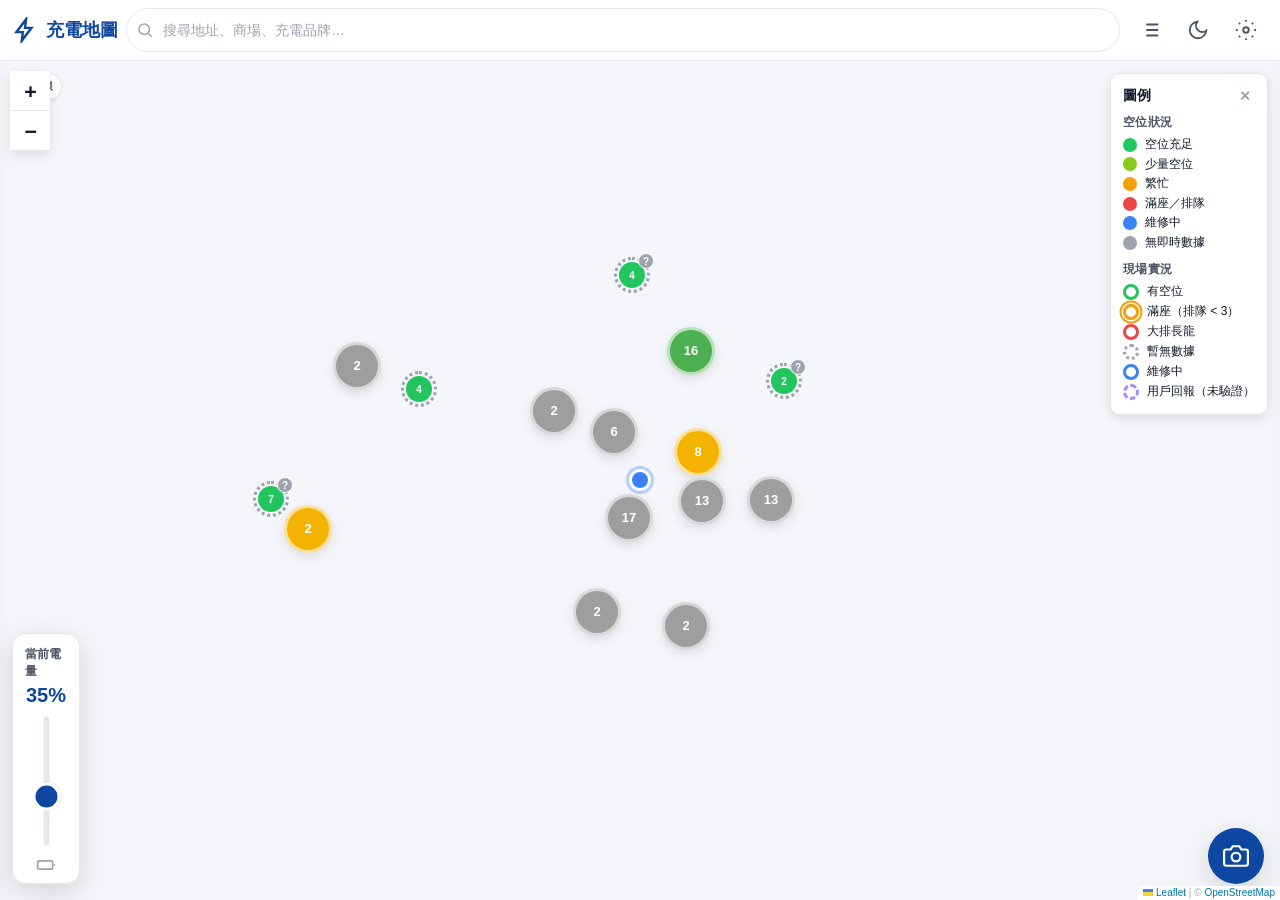
==== commit caac4ea1: "Fix photo upload (camera/gallery buttons), add 15 Sha Tin stations (total 87), prestige badges, dot " ====
--- a/index.html
+++ b/index.html
@@ -323,7 +323,7 @@
       <!-- Photo upload (required) -->
       <div class="p-section-title mt-3" data-i18n="photoRequired">現場相片（必須）</div>
       <div class="photo-upload-zone" id="photoUploadZone">
-        <input type="file" id="photoInput" accept="image/*" capture="environment" style="display:none">
+        <input type="file" id="photoInput" accept="image/*" style="display:none">
         <div class="photo-upload-prompt" id="photoUploadPrompt">
           <svg viewBox="0 0 24 24" fill="none" stroke="currentColor" stroke-width="1.5" width="36" height="36">
             <path d="M23 19a2 2 0 01-2 2H3a2 2 0 01-2-2V8a2 2 0 012-2h4l2-3h6l2 3h4a2 2 0 012 2z"/>
@@ -336,6 +336,17 @@
           <img id="photoPreviewImg" alt="report photo">
           <button class="photo-remove-btn" id="photoRemoveBtn">✕</button>
         </div>
+      </div>
+      <!-- Camera / Gallery buttons -->
+      <div class="photo-source-btns">
+        <button class="btn btn-ghost" id="btnCamera" type="button">
+          <svg viewBox="0 0 24 24" fill="none" stroke="currentColor" stroke-width="2" width="18" height="18"><path d="M23 19a2 2 0 01-2 2H3a2 2 0 01-2-2V8a2 2 0 012-2h4l2-3h6l2 3h4a2 2 0 012 2z"/><circle cx="12" cy="13" r="4"/></svg>
+          拍照
+        </button>
+        <button class="btn btn-ghost" id="btnGallery" type="button">
+          <svg viewBox="0 0 24 24" fill="none" stroke="currentColor" stroke-width="2" width="18" height="18"><rect x="3" y="3" width="18" height="18" rx="2"/><circle cx="8.5" cy="8.5" r="1.5"/><path d="M21 15l-5-5L5 21"/></svg>
+          從相簿選取
+        </button>
       </div>
 
       <!-- AI analysis result (shown after photo upload) -->
--- a/css/app.css
+++ b/css/app.css
@@ -39,13 +39,13 @@
 
   /* — type — */
   --font: 'PingFang TC', 'Microsoft JhengHei', 'Noto Sans TC', -apple-system, BlinkMacSystemFont, 'Segoe UI', sans-serif;
-  --fs-xs:  11px;
-  --fs-sm:  12px;
-  --fs-base: 14px;
-  --fs-md:  16px;
-  --fs-lg:  18px;
-  --fs-xl:  22px;
-  --fs-2xl: 28px;
+  --fs-xs:  12px;
+  --fs-sm:  14px;
+  --fs-base: 16px;
+  --fs-md:  18px;
+  --fs-lg:  20px;
+  --fs-xl:  24px;
+  --fs-2xl: 30px;
 
   /* — radius — */
   --r-sm: 6px;
@@ -75,20 +75,20 @@
 
 [data-theme="dark"] {
   --bg:            #0B1220;
-  --bg-elevated:   #151F32;
-  --bg-overlay:    rgba(21,31,50,0.97);
-  --ink:           #F1F5F9;
-  --ink-secondary: #94A3B8;
-  --ink-muted:     #64748B;
-  --border:        #243044;
-  --accent:        #3B82F6;
+  --bg-elevated:   #1A2540;
+  --bg-overlay:    rgba(26,37,64,0.97);
+  --ink:           #F8FAFC;
+  --ink-secondary: #CBD5E1;
+  --ink-muted:     #94A3B8;
+  --border:        #334155;
+  --accent:        #60A5FA;
   --accent-soft:   #1E3A5F;
   --danger:        #F87171;
   --success:       #34D399;
   --warning:       #FBBF24;
-  --shadow-sm: 0 1px 3px rgba(0,0,0,0.4);
-  --shadow-md: 0 4px 12px rgba(0,0,0,0.45);
-  --shadow-lg: 0 8px 28px rgba(0,0,0,0.55);
+  --shadow-sm: 0 1px 3px rgba(0,0,0,0.5);
+  --shadow-md: 0 4px 12px rgba(0,0,0,0.55);
+  --shadow-lg: 0 8px 28px rgba(0,0,0,0.65);
 }
 
 [data-contrast="high"] {
@@ -116,6 +116,18 @@
   -webkit-font-smoothing: antialiased;
   -webkit-tap-highlight-color: transparent;
 }
+@media (max-width: 699px) {
+  html, body { font-size: 17px; }
+  :root {
+    --fs-xs:  13px;
+    --fs-sm:  15px;
+    --fs-base: 17px;
+    --fs-md:  19px;
+    --fs-lg:  22px;
+    --fs-xl:  26px;
+    --fs-2xl: 32px;
+  }
+}
 button, input, select, textarea { font: inherit; color: inherit; }
 button { cursor: pointer; border: none; background: none; touch-action: manipulation; }
 a { color: inherit; text-decoration: none; }
@@ -151,14 +163,26 @@
   min-width: 0;
 }
 .search-wrap input {
-  width: 100%; height: 40px;
+  width: 100%; height: 44px;
   padding: 0 var(--sp-3) 0 36px;
   border: 1px solid var(--border); border-radius: var(--r-full);
   background: var(--bg-elevated);
   font-size: var(--fs-sm);
+  color: var(--ink);
   outline: none;
 }
+.search-wrap input::placeholder {
+  color: var(--ink-muted);
+}
 .search-wrap input:focus { border-color: var(--accent); box-shadow: 0 0 0 3px var(--accent-soft); }
+[data-theme="dark"] .search-wrap input {
+  background: #1E293B;
+  border-color: #475569;
+  color: #F8FAFC;
+}
+[data-theme="dark"] .search-wrap input::placeholder {
+  color: #94A3B8;
+}
 .search-wrap .search-icon {
   position: absolute; left: 10px; top: 50%; transform: translateY(-50%);
   width: 18px; height: 18px; color: var(--ink-muted); pointer-events: none;
@@ -208,7 +232,7 @@
 /* ====== Station markers ====== */
 .station-marker {
   position: relative;
-  width: 36px; height: 36px;
+  width: 100%; height: 100%;
   cursor: pointer;
   transition: transform 0.2s;
 }
@@ -217,7 +241,7 @@
   position: absolute; inset: 5px;
   border-radius: 50%;
   display: flex; align-items: center; justify-content: center;
-  font-size: 9px; font-weight: 700; color: #fff;
+  font-weight: 700; color: #fff;
   letter-spacing: -0.02em;
 }
 .station-marker .ring {
@@ -352,11 +376,13 @@
 .battery-dock .bat-label {
   font-size: var(--fs-xs); color: var(--ink-secondary); font-weight: 600;
 }
+[data-theme="dark"] .battery-dock .bat-label { color: #94A3B8; }
 .battery-dock .bat-value {
   font-size: var(--fs-lg); font-weight: 800;
   color: var(--accent);
   font-variant-numeric: tabular-nums;
 }
+[data-theme="dark"] .battery-dock .bat-value { color: #60A5FA; }
 .battery-dock .bat-value.low { color: var(--danger); }
 .battery-dock .bat-slider-wrap {
   height: 140px; width: 36px;
@@ -495,12 +521,16 @@
 .panel-header h2 {
   font-size: var(--fs-md); font-weight: 700;
   line-height: 1.3;
-}
+  color: var(--ink);
+}
+[data-theme="dark"] .panel-header h2 { color: #F8FAFC; }
 .panel-header .panel-sub {
   font-size: var(--fs-sm); color: var(--ink-secondary);
-  margin-top: 2px;
+  margin-top: 4px;
   display: flex; align-items: center; gap: var(--sp-2);
-}
+  flex-wrap: wrap;
+}
+[data-theme="dark"] .panel-header .panel-sub { color: #94A3B8; }
 .panel-close {
   width: 36px; height: 36px; flex-shrink: 0;
   display: flex; align-items: center; justify-content: center;
@@ -533,9 +563,10 @@
 .chip.nodata      { background: var(--bg); color: var(--ink-muted); }
 .chip.maintenance { background: #DBEAFE; color: #1E40AF; }
 .chip.unverified  { background: #EDE9FE; color: #5B21B6; }
-[data-theme="dark"] .chip.available   { background: #052E16; color: #4ADE80; }
-[data-theme="dark"] .chip.busy        { background: #451A03; color: #FCD34D; }
-[data-theme="dark"] .chip.crowded     { background: #450A0A; color: #FCA5A5; }
+[data-theme="dark"] .chip.available   { background: #064E3B; color: #6EE7B7; }
+[data-theme="dark"] .chip.busy        { background: #451A03; color: #FDE68A; }
+[data-theme="dark"] .chip.crowded     { background: #450A0A; color: #FECACA; }
+[data-theme="dark"] .chip.nodata      { background: #334155; color: #CBD5E1; }
 [data-theme="dark"] .chip.maintenance { background: #172554; color: #93C5FD; }
 [data-theme="dark"] .chip.unverified  { background: #2E1065; color: #C4B5FD; }
 
@@ -563,6 +594,7 @@
   text-transform: uppercase; letter-spacing: 0.05em;
   margin-bottom: var(--sp-2);
 }
+[data-theme="dark"] .p-section-title { color: #94A3B8; }
 
 /* key-value rows */
 .kv-row {
@@ -571,6 +603,17 @@
   border-bottom: 1px solid var(--border);
   font-size: var(--fs-sm);
   gap: var(--sp-3);
+  color: var(--ink);
+}
+[data-theme="dark"] .kv-row {
+  color: #E2E8F0;
+  border-color: #334155;
+}
+[data-theme="dark"] .kv-row .kv-key {
+  color: #94A3B8;
+}
+[data-theme="dark"] .kv-row .kv-val {
+  color: #F1F5F9;
 }
 .kv-row:last-child { border-bottom: none; }
 .kv-row .kv-key { color: var(--ink-secondary); flex-shrink: 0; }
@@ -590,11 +633,14 @@
   font-size: var(--fs-sm); font-weight: 600;
   background: var(--bg);
   text-align: left;
-}
+  color: var(--ink);
+}
+[data-theme="dark"] .floor-header { background: #1E293B; color: #E2E8F0; }
 .floor-header .floor-name { flex: 1; }
 .floor-header .floor-count {
   font-size: var(--fs-xs); color: var(--ink-secondary);
 }
+[data-theme="dark"] .floor-header .floor-count { color: #94A3B8; }
 .floor-header .floor-count b { color: var(--success); font-size: var(--fs-base); }
 .floor-header .chevron {
   width: 18px; height: 18px; color: var(--ink-muted);
@@ -612,14 +658,20 @@
   display: flex; align-items: center; gap: var(--sp-2);
   padding: var(--sp-1) 0;
   font-size: var(--fs-sm);
-}
+  color: var(--ink);
+}
+[data-theme="dark"] .stall-row { color: #E2E8F0; }
 .stall-row .stall-connector {
   font-weight: 700; font-size: var(--fs-xs);
   background: var(--accent-soft); color: var(--accent);
-  padding: 2px 6px; border-radius: var(--r-sm);
-  min-width: 56px; text-align: center;
+  padding: 3px 8px; border-radius: var(--r-sm);
+  min-width: 60px; text-align: center;
+}
+[data-theme="dark"] .stall-row .stall-connector {
+  background: #1E3A5F; color: #60A5FA;
 }
 .stall-row .stall-kw { color: var(--ink-secondary); flex: 1; }
+[data-theme="dark"] .stall-row .stall-kw { color: #94A3B8; }
 .stall-row .stall-avail {
   font-weight: 600; color: var(--success);
 }
@@ -631,17 +683,20 @@
   margin-bottom: var(--sp-2);
   font-size: var(--fs-sm);
 }
-.score-bar-label { width: 64px; color: var(--ink-secondary); flex-shrink: 0; }
+.score-bar-label { width: 72px; color: var(--ink-secondary); flex-shrink: 0; }
+[data-theme="dark"] .score-bar-label { color: #94A3B8; }
 .score-bar-track {
-  flex: 1; height: 8px; border-radius: 4px;
+  flex: 1; height: 10px; border-radius: 5px;
   background: var(--border); overflow: hidden;
 }
+[data-theme="dark"] .score-bar-track { background: #334155; }
 .score-bar-fill {
-  height: 100%; border-radius: 4px;
+  height: 100%; border-radius: 5px;
   background: var(--accent);
   transition: width 0.4s ease;
 }
-.score-bar-val { width: 32px; text-align: right; font-weight: 600; font-variant-numeric: tabular-nums; }
+.score-bar-val { width: 36px; text-align: right; font-weight: 700; font-variant-numeric: tabular-nums; color: var(--ink); }
+[data-theme="dark"] .score-bar-val { color: #F8FAFC; }
 
 /* actions */
 .action-row {
@@ -684,11 +739,16 @@
 }
 .report-timestamp {
   background: var(--bg);
-  padding: 1px 6px;
+  padding: 2px 8px;
   border-radius: var(--r-full);
   font-weight: 600;
-  color: var(--ink-secondary);
+  color: var(--ink);
   border: 1px solid var(--border);
+}
+[data-theme="dark"] .report-timestamp {
+  background: #334155;
+  color: #E2E8F0;
+  border-color: #475569;
 }
 .report-meta .report-user {
   font-weight: 600; color: var(--accent);
@@ -918,8 +978,10 @@
   font-size: 8px; font-weight: 700; color: #fff;
 }
 .list-item .li-info { flex: 1; min-width: 0; }
-.list-item .li-name { font-weight: 600; font-size: var(--fs-sm); }
-.list-item .li-sub { font-size: var(--fs-xs); color: var(--ink-muted); margin-top: 2px; }
+.list-item .li-name { font-weight: 600; font-size: var(--fs-sm); color: var(--ink); }
+.list-item .li-sub { font-size: var(--fs-xs); color: var(--ink-muted); margin-top: 3px; }
+[data-theme="dark"] .list-item .li-name { color: #F8FAFC; }
+[data-theme="dark"] .list-item .li-sub { color: #94A3B8; }
 .list-item .li-score {
   font-size: var(--fs-xs); font-weight: 700;
   padding: 2px var(--sp-2);
@@ -1011,6 +1073,15 @@
 }
 .photo-upload-zone.has-photo { border-style: solid; border-color: var(--accent); }
 .photo-upload-zone:hover { border-color: var(--accent); }
+.photo-source-btns {
+  display: flex; gap: var(--sp-2);
+  margin-top: var(--sp-2);
+}
+.photo-source-btns .btn {
+  flex: 1;
+  height: 44px;
+  font-size: var(--fs-sm);
+}
 .photo-upload-prompt {
   display: flex; flex-direction: column; align-items: center; justify-content: center;
   min-height: 120px;
@@ -1079,6 +1150,14 @@
   padding: 2px 0;
   outline: none;
 }
+[data-theme="dark"] .ai-result-item input,
+[data-theme="dark"] .ai-result-item select {
+  color: #F8FAFC;
+}
+[data-theme="dark"] .ai-result-item {
+  background: #1E293B;
+  border-color: #334155;
+}
 .ai-result-item .ai-confidence {
   font-size: 9px;
   color: var(--ink-muted);
@@ -1088,6 +1167,60 @@
   padding: var(--sp-3);
   color: var(--accent);
   font-size: var(--fs-sm);
+}
+
+/* ====== Prestige badge ====== */
+.prestige-badge {
+  display: inline-flex; align-items: center; gap: 2px;
+  padding: 1px 5px;
+  border-radius: var(--r-full);
+  background: var(--accent-soft);
+  color: var(--accent);
+  font-size: 10px;
+  font-weight: 800;
+  margin-left: 4px;
+}
+[data-theme="dark"] .prestige-badge {
+  background: #1E3A5F;
+  color: #60A5FA;
+}
+
+/* ====== Report action buttons ====== */
+.report-actions {
+  display: flex; gap: var(--sp-2);
+  margin-top: var(--sp-2);
+}
+.report-action-btn {
+  display: inline-flex; align-items: center; gap: 4px;
+  padding: 4px 10px;
+  border-radius: var(--r-full);
+  border: 1px solid var(--border);
+  background: var(--bg);
+  color: var(--ink-secondary);
+  font-size: var(--fs-xs);
+  font-weight: 600;
+  cursor: pointer;
+  transition: all 0.15s;
+}
+.report-action-btn:hover, .report-action-btn:active {
+  border-color: var(--accent);
+  color: var(--accent);
+}
+.report-action-btn.like-btn:hover {
+  border-color: var(--success);
+  color: var(--success);
+  background: #DCFCE7;
+}
+.report-action-btn.dislike-btn:hover {
+  border-color: var(--danger);
+  color: var(--danger);
+  background: #FEE2E2;
+}
+[data-theme="dark"] .report-action-btn.like-btn:hover {
+  background: #064E3B;
+}
+[data-theme="dark"] .report-action-btn.dislike-btn:hover {
+  background: #450A0A;
 }
 
 /* ====== Data transparency note ====== */
@@ -1106,10 +1239,10 @@
 }
 .transparency-note svg { flex-shrink: 0; margin-top: 2px; }
 [data-theme="dark"] .transparency-note {
-  background: #451A03; border-color: #92400E; color: #FCD34D;
+  background: #451A03; border-color: #D97706; color: #FDE68A;
 }
 [data-theme="dark"] .transparency-note.crowd {
-  background: #172554; border-color: #1E40AF; color: #93C5FD;
+  background: #172554; border-color: #3B82F6; color: #BFDBFE;
 }
 
 /* ====== Report badge on station panel ====== */
@@ -1128,9 +1261,9 @@
 .report-badge.multi {
   background: #DBEAFE; color: #1E40AF;
 }
-[data-theme="dark"] .report-badge.verified { background: #052E16; color: #4ADE80; }
-[data-theme="dark"] .report-badge.unverified { background: #451A03; color: #FCD34D; }
-[data-theme="dark"] .report-badge.multi { background: #172554; color: #93C5FD; }
+[data-theme="dark"] .report-badge.verified { background: #064E3B; color: #6EE7B7; }
+[data-theme="dark"] .report-badge.unverified { background: #451A03; color: #FDE68A; }
+[data-theme="dark"] .report-badge.multi { background: #172554; color: #BFDBFE; }
 
 .report-photo-thumb {
   width: 56px; height: 56px;
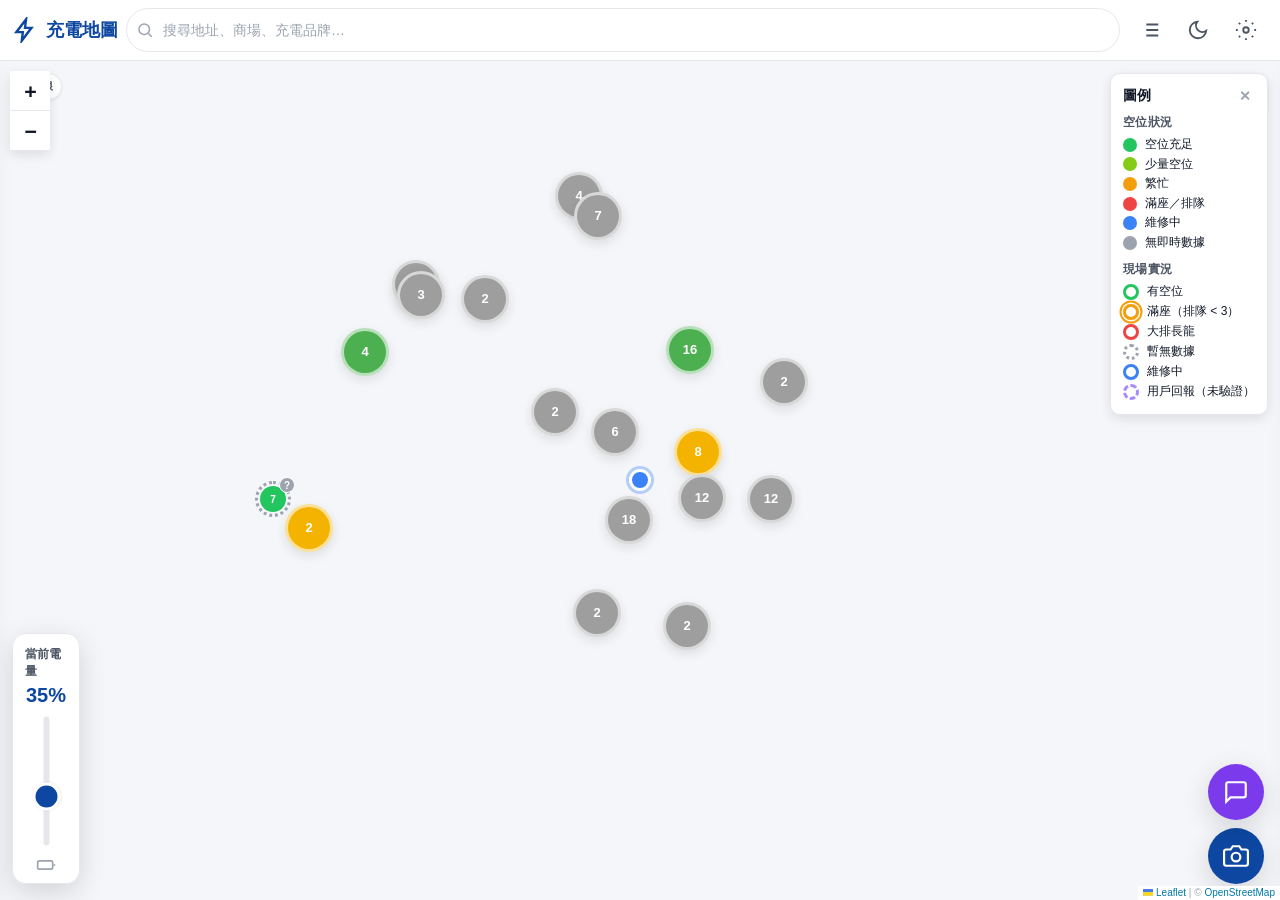
==== commit 1ae0ebd4: "Add GPS user avatars + ICQ-style chat with activity-based 24hr cleanup (IndexedDB)" ====
--- a/index.html
+++ b/index.html
@@ -125,6 +125,43 @@
       </svg>
     </button>
 
+    <!-- Chat FAB -->
+    <button class="fab fab-chat" id="fabChat" title="通訊">
+      <svg viewBox="0 0 24 24" fill="none" stroke="currentColor" stroke-width="2">
+        <path d="M21 15a2 2 0 01-2 2H7l-4 4V5a2 2 0 012-2h14a2 2 0 012 2z"/>
+      </svg>
+    </button>
+
+    <!-- Chat / Notice Bar Panel -->
+    <div class="chat-panel" id="chatPanel">
+      <div class="chat-header">
+        <div class="chat-title">
+          <svg viewBox="0 0 24 24" fill="none" stroke="currentColor" stroke-width="2" width="18" height="18">
+            <path d="M21 15a2 2 0 01-2 2H7l-4 4V5a2 2 0 012-2h14a2 2 0 012 2z"/>
+          </svg>
+          <span>即時通訊</span>
+          <span class="chat-count" id="chatCount">0</span>
+        </div>
+        <button class="icon-btn" id="chatClose">
+          <svg viewBox="0 0 24 24" fill="none" stroke="currentColor" stroke-width="2" width="20" height="20">
+            <path d="M18 6L6 18M6 6l12 12"/>
+          </svg>
+        </button>
+      </div>
+      <div class="chat-messages" id="chatMessages"></div>
+      <div class="chat-input-area">
+        <input type="text" id="chatInput" placeholder="輸入訊息…" maxlength="200">
+        <button class="chat-send-btn" id="chatSend">
+          <svg viewBox="0 0 24 24" fill="none" stroke="currentColor" stroke-width="2" width="20" height="20">
+            <path d="M22 2L11 13"/><path d="M22 2l-7 20-4-9-9-4 20-7z"/>
+          </svg>
+        </button>
+      </div>
+      <div class="chat-footer">
+        <span class="text-xs text-muted">訊息保留 24 小時（由最後活動計）· 💾 保存永久</span>
+      </div>
+    </div>
+
     <!-- Install banner -->
     <div class="install-banner" id="installBanner">
       <div class="ib-text" data-i18n="installTitle">安裝到主畫面</div>
@@ -211,6 +248,18 @@
         </div>
         <label class="switch">
           <input type="checkbox" id="chkContrast">
+          <div class="slider"></div>
+        </label>
+      </div>
+
+      <!-- Show user avatars on map -->
+      <div class="setting-row">
+        <div class="setting-label">
+          <span>顯示附近用戶頭像</span>
+          <small>GPS 位置分享</small>
+        </div>
+        <label class="switch">
+          <input type="checkbox" id="chkUserAvatars" checked>
           <div class="slider"></div>
         </label>
       </div>
@@ -417,6 +466,7 @@
 <script src="js/data.js"></script>
 <script src="js/i18n.js"></script>
 <script src="js/api.js"></script>
+<script src="js/chat.js"></script>
 <script src="js/map.js"></script>
 <script src="js/app.js"></script>
 </body>
--- a/css/app.css
+++ b/css/app.css
@@ -1109,6 +1109,209 @@
   display: flex; align-items: center; justify-content: center;
 }
 
+/* ====== Chat / Notice Bar (ICQ-style) ====== */
+.fab-chat {
+  bottom: calc(var(--sab) + 80px);
+  background: #7C3AED;
+}
+.fab-chat:active { transform: scale(0.92); }
+
+.chat-panel {
+  position: absolute;
+  right: calc(var(--sar) + var(--sp-3));
+  bottom: calc(var(--sab) + 148px);
+  width: 320px;
+  max-height: 420px;
+  background: var(--bg-elevated);
+  border: 1px solid var(--border);
+  border-radius: var(--r-lg);
+  box-shadow: var(--shadow-lg);
+  display: flex;
+  flex-direction: column;
+  z-index: calc(var(--z-panel) + 20);
+  opacity: 0;
+  pointer-events: none;
+  transform: translateY(12px) scale(0.96);
+  transition: all 0.2s cubic-bezier(0.32, 0.72, 0, 1);
+}
+.chat-panel.open {
+  opacity: 1;
+  pointer-events: auto;
+  transform: translateY(0) scale(1);
+}
+
+.chat-header {
+  display: flex; align-items: center; justify-content: space-between;
+  padding: var(--sp-3);
+  border-bottom: 1px solid var(--border);
+}
+.chat-title {
+  display: flex; align-items: center; gap: var(--sp-2);
+  font-size: var(--fs-sm); font-weight: 700;
+}
+.chat-count {
+  background: var(--accent);
+  color: #fff;
+  font-size: 10px;
+  padding: 1px 6px;
+  border-radius: var(--r-full);
+  font-weight: 700;
+}
+
+.chat-messages {
+  flex: 1;
+  overflow-y: auto;
+  padding: var(--sp-2);
+  max-height: 280px;
+}
+.chat-msg {
+  padding: var(--sp-2);
+  margin-bottom: var(--sp-2);
+  border-radius: var(--r-md);
+  background: var(--bg);
+  border: 1px solid var(--border);
+}
+.chat-msg.saved {
+  border-color: var(--accent);
+  background: var(--accent-soft);
+}
+.chat-msg-header {
+  display: flex; align-items: center; gap: var(--sp-2);
+  margin-bottom: 4px;
+}
+.chat-avatar {
+  font-size: 18px;
+  width: 28px; height: 28px;
+  border-radius: 50%;
+  background: var(--bg-elevated);
+  display: flex; align-items: center; justify-content: center;
+}
+.chat-username {
+  font-size: var(--fs-xs); font-weight: 700;
+  color: var(--accent);
+}
+.chat-time {
+  font-size: 10px; color: var(--ink-muted);
+  margin-left: auto;
+}
+.chat-saved-badge { font-size: 12px; }
+.chat-msg-text {
+  font-size: var(--fs-sm);
+  line-height: 1.4;
+  color: var(--ink);
+  word-break: break-word;
+}
+.chat-msg-actions {
+  display: flex; gap: var(--sp-2);
+  margin-top: var(--sp-1);
+}
+.chat-action-btn {
+  font-size: 10px;
+  padding: 2px 8px;
+  border-radius: var(--r-full);
+  border: 1px solid var(--border);
+  background: var(--bg-elevated);
+  color: var(--ink-secondary);
+  cursor: pointer;
+}
+.chat-action-btn:hover {
+  border-color: var(--accent);
+  color: var(--accent);
+}
+
+.chat-input-area {
+  display: flex; gap: var(--sp-2);
+  padding: var(--sp-2) var(--sp-3);
+  border-top: 1px solid var(--border);
+}
+.chat-input-area input {
+  flex: 1;
+  height: 36px;
+  padding: 0 var(--sp-3);
+  border: 1px solid var(--border);
+  border-radius: var(--r-full);
+  background: var(--bg);
+  color: var(--ink);
+  font-size: var(--fs-sm);
+  outline: none;
+}
+.chat-input-area input:focus {
+  border-color: var(--accent);
+}
+.chat-send-btn {
+  width: 36px; height: 36px;
+  border-radius: 50%;
+  background: var(--accent);
+  color: #fff;
+  display: flex; align-items: center; justify-content: center;
+  flex-shrink: 0;
+}
+.chat-send-btn:active { transform: scale(0.9); }
+
+.chat-footer {
+  padding: var(--sp-1) var(--sp-3) var(--sp-2);
+  text-align: center;
+}
+
+/* ====== GPS user markers on map ====== */
+.user-marker {
+  position: relative;
+  width: 44px; height: 44px;
+  cursor: pointer;
+}
+.user-marker .user-avatar-circle {
+  width: 44px; height: 44px;
+  border-radius: 50%;
+  background: var(--accent);
+  border: 3px solid #fff;
+  box-shadow: 0 2px 8px rgba(0,0,0,0.3);
+  display: flex; align-items: center; justify-content: center;
+  font-size: 20px;
+}
+.user-marker .user-label {
+  position: absolute;
+  bottom: -18px; left: 50%;
+  transform: translateX(-50%);
+  background: rgba(0,0,0,0.7);
+  color: #fff;
+  font-size: 9px;
+  padding: 1px 6px;
+  border-radius: 8px;
+  white-space: nowrap;
+}
+.user-marker .user-status-dot {
+  position: absolute;
+  top: 0; right: 0;
+  width: 12px; height: 12px;
+  border-radius: 50%;
+  border: 2px solid #fff;
+}
+.user-marker .user-status-dot.charging { background: var(--success); }
+.user-marker .user-status-dot.idle { background: var(--warning); }
+
+/* ====== Mobile chat panel ====== */
+@media (max-width: 699px) {
+  .chat-panel {
+    right: var(--sp-2);
+    left: var(--sp-2);
+    bottom: calc(var(--sab) + 148px);
+    width: auto;
+    max-height: 55vh;
+  }
+  .chat-messages {
+    max-height: 35vh;
+  }
+  .fab-chat {
+    bottom: calc(var(--sab) + 72px);
+    width: 52px; height: 52px;
+  }
+  .fab {
+    width: 52px; height: 52px;
+    bottom: calc(var(--sab) + var(--sp-3));
+    right: calc(var(--sar) + var(--sp-3));
+  }
+}
+
 /* ====== AI analysis ====== */
 .ai-analysis {
   margin-top: var(--sp-3);
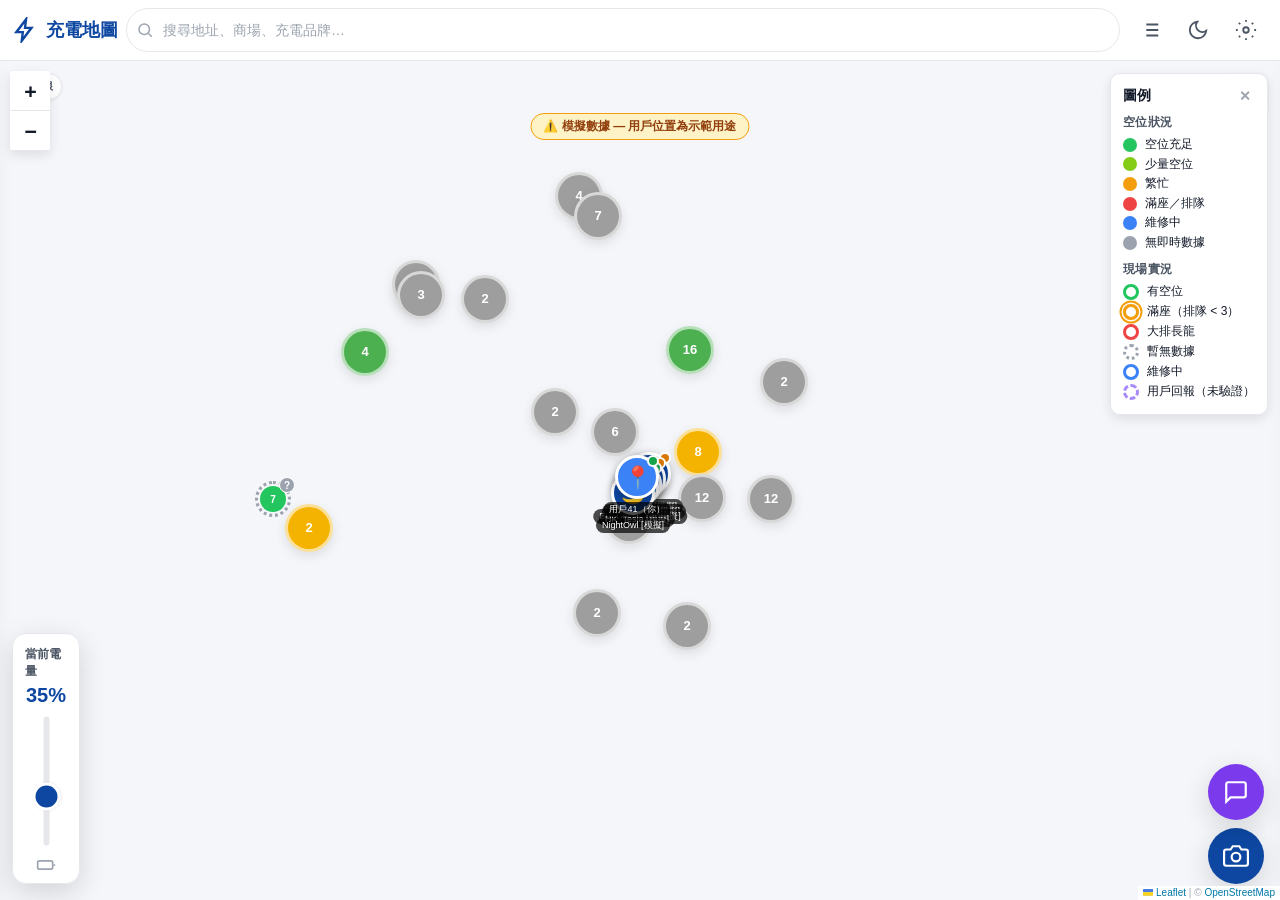
==== commit c3472489: "Fix mobile camera FAB, fixed user marker coords (not moving with map), demo user labels, demo banner" ====
--- a/index.html
+++ b/index.html
@@ -104,6 +104,11 @@
       <span class="net-text">在線</span>
     </div>
 
+    <!-- Demo mode banner -->
+    <div class="demo-banner" id="demoBanner">
+      ⚠️ 模擬數據 — 用戶位置為示範用途
+    </div>
+
     <!-- Battery slider dock -->
     <div class="low-bat-alert hidden" id="lowBatAlert"></div>
     <div class="battery-dock">
@@ -386,18 +391,6 @@
           <button class="photo-remove-btn" id="photoRemoveBtn">✕</button>
         </div>
       </div>
-      <!-- Camera / Gallery buttons -->
-      <div class="photo-source-btns">
-        <button class="btn btn-ghost" id="btnCamera" type="button">
-          <svg viewBox="0 0 24 24" fill="none" stroke="currentColor" stroke-width="2" width="18" height="18"><path d="M23 19a2 2 0 01-2 2H3a2 2 0 01-2-2V8a2 2 0 012-2h4l2-3h6l2 3h4a2 2 0 012 2z"/><circle cx="12" cy="13" r="4"/></svg>
-          拍照
-        </button>
-        <button class="btn btn-ghost" id="btnGallery" type="button">
-          <svg viewBox="0 0 24 24" fill="none" stroke="currentColor" stroke-width="2" width="18" height="18"><rect x="3" y="3" width="18" height="18" rx="2"/><circle cx="8.5" cy="8.5" r="1.5"/><path d="M21 15l-5-5L5 21"/></svg>
-          從相簿選取
-        </button>
-      </div>
-
       <!-- AI analysis result (shown after photo upload) -->
       <div class="ai-analysis hidden" id="aiAnalysis">
         <div class="p-section-title">
@@ -466,6 +459,7 @@
 <script src="js/data.js"></script>
 <script src="js/i18n.js"></script>
 <script src="js/api.js"></script>
+<script src="js/transport.js"></script>
 <script src="js/chat.js"></script>
 <script src="js/map.js"></script>
 <script src="js/app.js"></script>
--- a/css/app.css
+++ b/css/app.css
@@ -1109,6 +1109,28 @@
   display: flex; align-items: center; justify-content: center;
 }
 
+/* ====== Demo banner ====== */
+.demo-banner {
+  position: absolute;
+  top: calc(var(--sat) + 52px);
+  left: 50%;
+  transform: translateX(-50%);
+  z-index: 750;
+  background: #FEF3C7;
+  border: 1px solid #F59E0B;
+  color: #92400E;
+  font-size: var(--fs-xs);
+  font-weight: 600;
+  padding: var(--sp-1) var(--sp-3);
+  border-radius: var(--r-full);
+  white-space: nowrap;
+}
+[data-theme="dark"] .demo-banner {
+  background: #451A03;
+  border-color: #D97706;
+  color: #FDE68A;
+}
+
 /* ====== Chat / Notice Bar (ICQ-style) ====== */
 .fab-chat {
   bottom: calc(var(--sab) + 80px);
@@ -1158,6 +1180,25 @@
   font-weight: 700;
 }
 
+.chat-save-all-bar {
+  display: flex; align-items: center; justify-content: space-between;
+  padding: var(--sp-2) var(--sp-3);
+  background: var(--accent-soft);
+  border: 1px solid var(--accent);
+  border-radius: var(--r-md);
+  margin-bottom: var(--sp-2);
+}
+.chat-save-all-btn {
+  padding: 6px 14px;
+  border-radius: var(--r-full);
+  background: var(--accent);
+  color: #fff;
+  font-size: var(--fs-xs);
+  font-weight: 700;
+  cursor: pointer;
+}
+.chat-save-all-btn:active { transform: scale(0.95); }
+
 .chat-messages {
   flex: 1;
   overflow-y: auto;
@@ -1286,8 +1327,8 @@
   border-radius: 50%;
   border: 2px solid #fff;
 }
-.user-marker .user-status-dot.charging { background: var(--success); }
-.user-marker .user-status-dot.idle { background: var(--warning); }
+.user-marker .user-status-dot.online { background: var(--success); }
+.user-marker .user-status-dot.off_gps { background: var(--warning); }
 
 /* ====== Mobile chat panel ====== */
 @media (max-width: 699px) {
@@ -1303,12 +1344,24 @@
   }
   .fab-chat {
     bottom: calc(var(--sab) + 72px);
-    width: 52px; height: 52px;
+    right: calc(var(--sar) + var(--sp-3));
+    width: 50px; height: 50px;
+    z-index: 800;
   }
   .fab {
-    width: 52px; height: 52px;
+    width: 50px; height: 50px;
     bottom: calc(var(--sab) + var(--sp-3));
     right: calc(var(--sar) + var(--sp-3));
+    z-index: 800;
+  }
+  .battery-dock {
+    left: calc(var(--sal) + var(--sp-2));
+    bottom: calc(var(--sab) + var(--sp-3));
+    width: 56px;
+    z-index: 700;
+  }
+  .panel {
+    z-index: 600;
   }
 }
 
